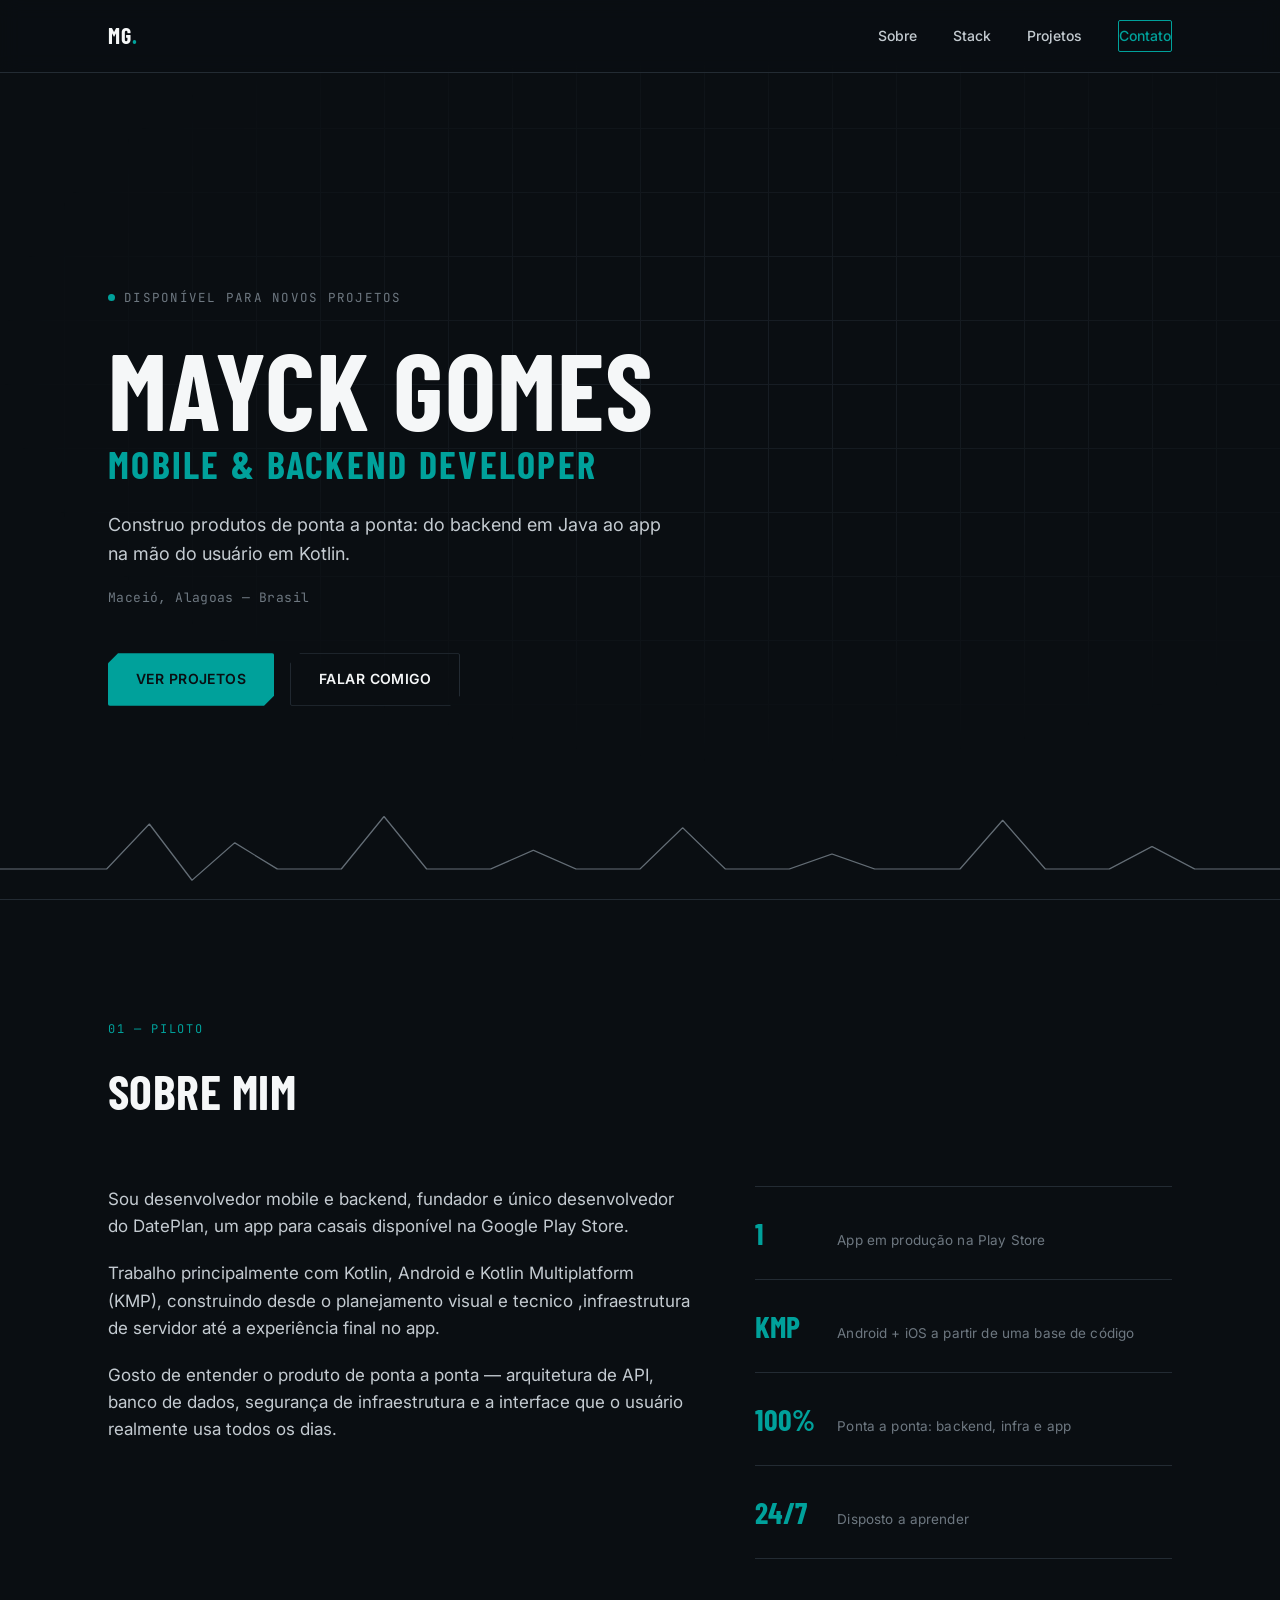
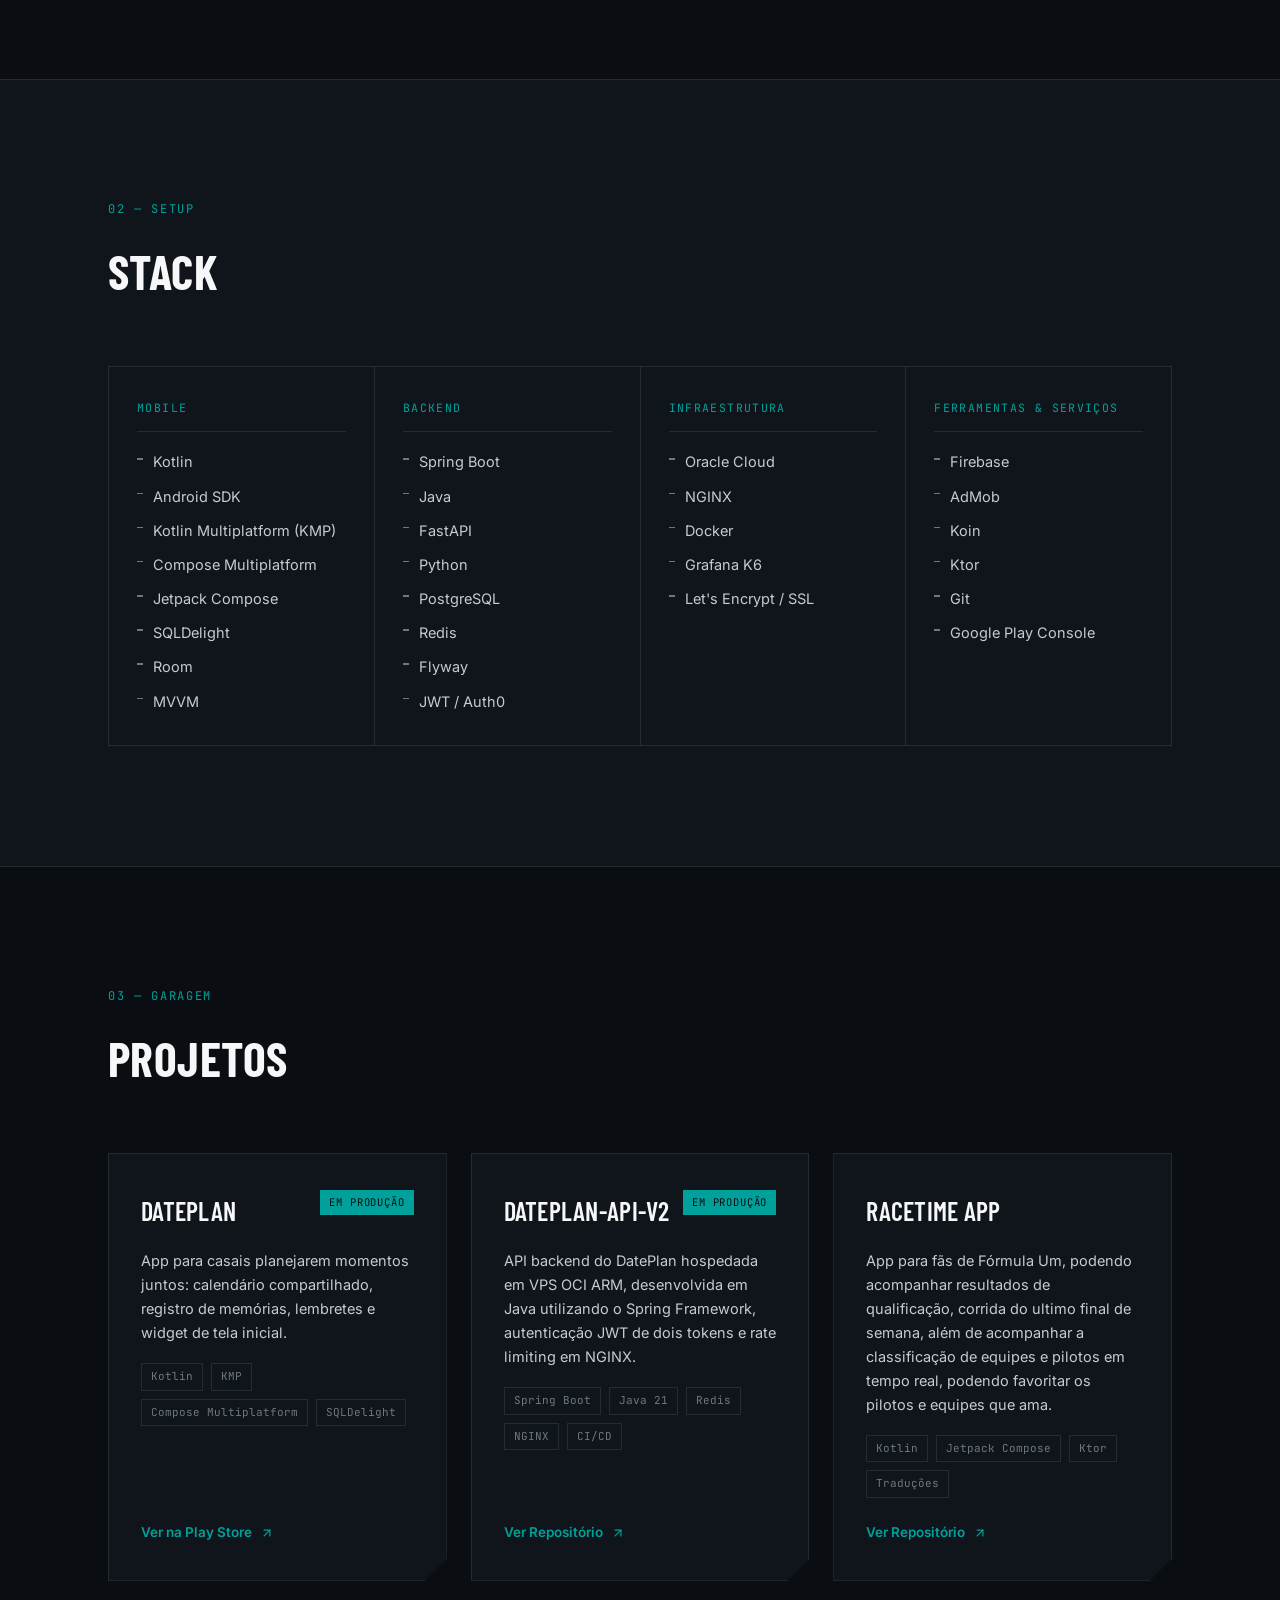
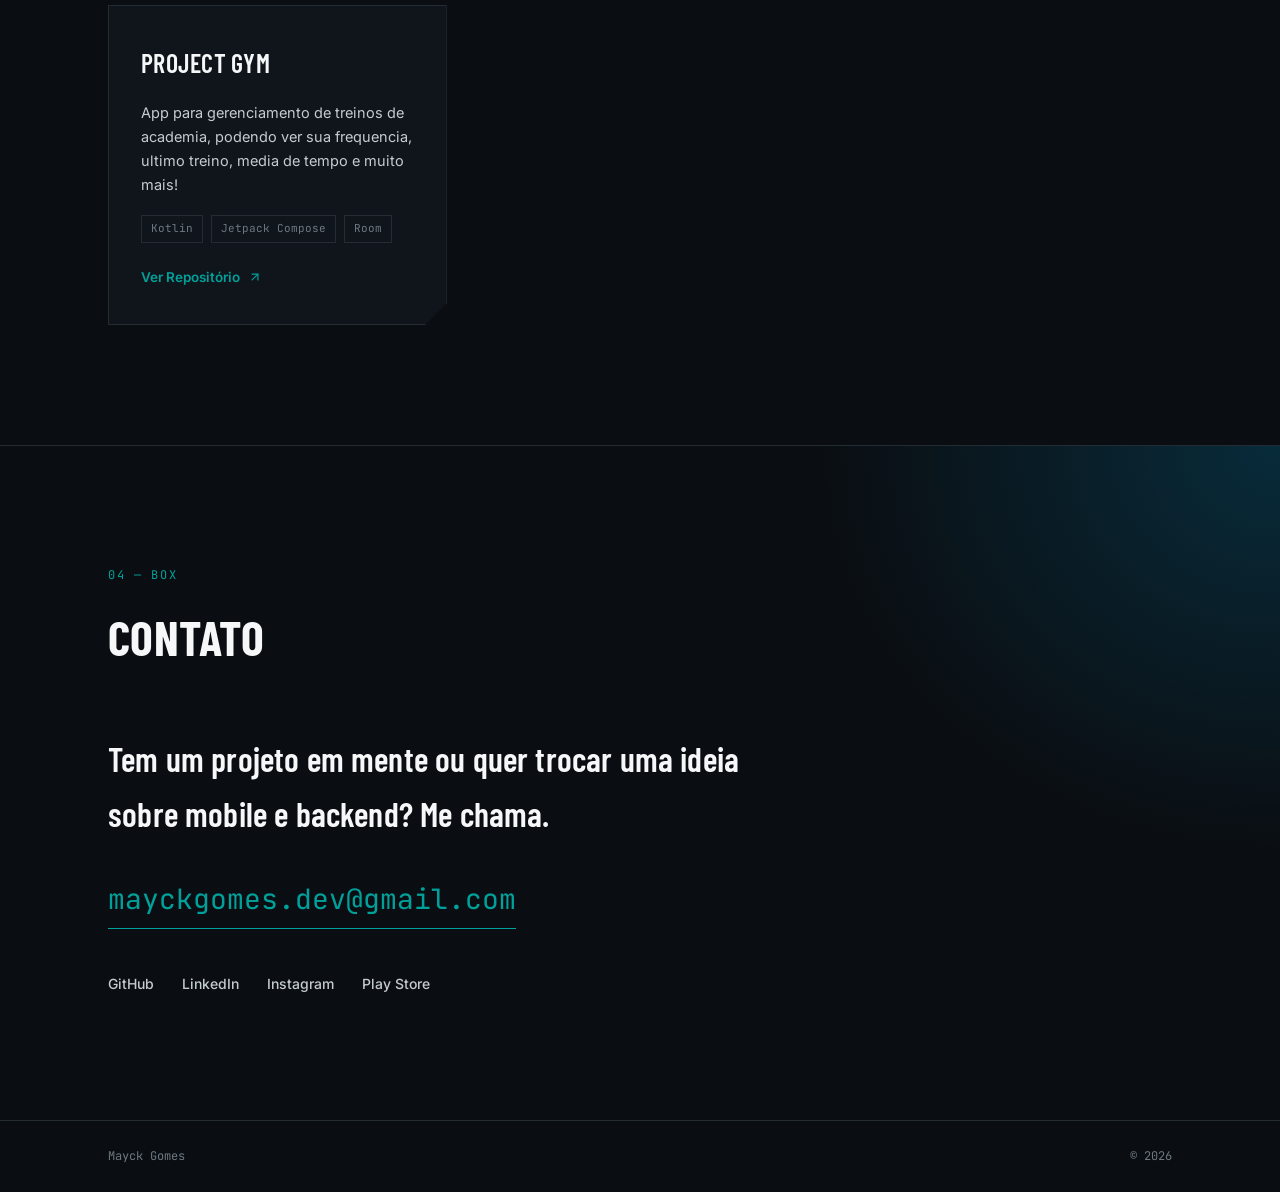
==== index.html @ f2bfdf84 "Initial commit" ====
<!DOCTYPE html>
<html lang="pt-BR">
<head>
<meta charset="UTF-8">
<meta name="viewport" content="width=device-width, initial-scale=1.0">
<title>Mayck Gomes — Mobile & Backend Developer</title>
<meta name="description" content="Portfólio de Mayck Gomes, desenvolvedor Mobile e Backend especializado em Kotlin, Android e Kotlin Multiplatform.">
<link rel="preconnect" href="https://fonts.googleapis.com">
<link rel="preconnect" href="https://fonts.gstatic.com" crossorigin>
<link href="https://fonts.googleapis.com/css2?family=Barlow+Condensed:wght@500;600;700&family=Inter:wght@400;500;600;700&family=JetBrains+Mono:wght@400;500&display=swap" rel="stylesheet">
<link rel="stylesheet" href="style.css">
</head>
<body>

<!-- linha de progresso de scroll -->
<div class="scroll-bar" id="scrollBar"></div>

<header class="header" id="header">
  <div class="header__inner">
    <a href="#topo" class="header__logo">MG<span class="dot">.</span></a>
    <nav class="header__nav">
      <a href="#sobre">Sobre</a>
      <a href="#stack">Stack</a>
      <a href="#projetos">Projetos</a>
      <a href="#contato" class="header__cta">Contato</a>
    </nav>
    <button class="header__burger" id="burger" aria-label="Abrir menu">
      <span></span><span></span><span></span>
    </button>
  </div>
  <nav class="header__mobile" id="mobileNav">
    <a href="#sobre">Sobre</a>
    <a href="#stack">Stack</a>
    <a href="#projetos">Projetos</a>
    <a href="#contato">Contato</a>
  </nav>
</header>

<main>

  <!-- ===================== HERO ===================== -->
  <section class="hero" id="topo">
    <div class="hero__grid" aria-hidden="true"></div>
    <div class="hero__inner">
      <p class="eyebrow" id="heroStatus"><span class="eyebrow__dot"></span><span id="heroStatusText"></span></p>
      <h1 class="hero__title">
        <span id="heroNome">Nome</span>
        <span class="hero__cargo" id="heroCargo">Cargo</span>
      </h1>
      <p class="hero__frase" id="heroFrase"></p>
      <div class="hero__meta">
        <span id="heroLocal"></span>
      </div>
      <div class="hero__actions">
        <a href="#projetos" class="btn btn--primary">Ver projetos</a>
        <a href="#contato" class="btn btn--ghost">Falar comigo</a>
      </div>
    </div>
    <svg class="hero__telemetry" viewBox="0 0 1200 120" preserveAspectRatio="none" aria-hidden="true">
      <polyline id="telemetryLine" points="0,80 100,80 140,20 180,95 220,45 260,80 320,80 360,10 400,80 460,80 500,55 540,80 600,80 640,25 680,80 740,80 780,60 820,80 900,80 940,15 980,80 1040,80 1080,50 1120,80 1200,80" />
    </svg>
  </section>

  <!-- ===================== SOBRE ===================== -->
  <section class="section" id="sobre">
    <div class="section__inner">
      <div class="section__head">
        <span class="section__tag">01 — Piloto</span>
        <h2 class="section__title">Sobre mim</h2>
      </div>
      <div class="sobre__content">
        <div class="sobre__texto" id="sobreParagrafos"></div>
        <div class="sobre__destaques" id="sobreDestaques"></div>
      </div>
    </div>
  </section>

  <!-- ===================== STACK ===================== -->
  <section class="section section--alt" id="stack">
    <div class="section__inner">
      <div class="section__head">
        <span class="section__tag">02 — Setup</span>
        <h2 class="section__title">Stack</h2>
      </div>
      <div class="stack__grid" id="stackGrid"></div>
    </div>
  </section>

  <!-- ===================== PROJETOS ===================== -->
  <section class="section" id="projetos">
    <div class="section__inner">
      <div class="section__head">
        <span class="section__tag">03 — Garagem</span>
        <h2 class="section__title">Projetos</h2>
      </div>
      <div class="projetos__grid" id="projetosGrid"></div>
    </div>
  </section>

  <!-- ===================== CONTATO ===================== -->
  <section class="section section--contato" id="contato">
    <div class="section__inner">
      <div class="section__head">
        <span class="section__tag">04 — Box</span>
        <h2 class="section__title">Contato</h2>
      </div>
      <p class="contato__frase" id="contatoFrase"></p>
      <a class="contato__email" id="contatoEmail" href="#"></a>
      <div class="contato__links" id="contatoLinks"></div>
    </div>
  </section>

</main>

<footer class="footer">
  <div class="footer__inner">
    <span id="footerNome"></span>
    <span class="footer__ano">© <span id="footerAno"></span></span>
  </div>
</footer>

<script src="data.js"></script>
<script src="script.js"></script>
</body>
</html>
---- style.css ----
/* ==========================================================================
   TOKENS
   ========================================================================== */
:root {
  /* paleta — Mercedes-AMG Petronas F1 */
  --c-black:        #0A0E12;
  --c-black-soft:   #10151B;
  --c-panel:        #141A21;
  --c-line:         #232B33;
  --c-silver:       #C4CBD1;
  --c-silver-dim:   #6E7881;
  --c-white:        #F5F7F8;
  --c-teal:         #00A19B;
  --c-teal-dim:     #00A0DC33;
  --c-teal-glow:    #35C4F0;

  --font-display: "Barlow Condensed", sans-serif;
  --font-body: "Inter", sans-serif;
  --font-mono: "JetBrains Mono", monospace;

  --container: 1120px;
  --radius: 2px;
  --ease: cubic-bezier(.16,.84,.44,1);
}

/* ==========================================================================
   RESET
   ========================================================================== */
* { margin: 0; padding: 0; box-sizing: border-box; }
html { scroll-behavior: smooth; }
@media (prefers-reduced-motion: reduce) {
  html { scroll-behavior: auto; }
  * { animation-duration: 0.001ms !important; animation-iteration-count: 1 !important; transition-duration: 0.001ms !important; }
}

body {
  background: var(--c-black);
  color: var(--c-silver);
  font-family: var(--font-body);
  line-height: 1.6;
  -webkit-font-smoothing: antialiased;
  overflow-x: hidden;
}

a { color: inherit; text-decoration: none; }
img { max-width: 100%; display: block; }
button { font: inherit; cursor: pointer; background: none; border: none; color: inherit; }

::selection { background: var(--c-teal); color: var(--c-black); }

:focus-visible {
  outline: 2px solid var(--c-teal);
  outline-offset: 3px;
}

/* ==========================================================================
   UTILITÁRIOS
   ========================================================================== */
.section__inner, .header__inner, .hero__inner, .footer__inner {
  max-width: var(--container);
  margin: 0 auto;
  padding-inline: 28px;
}

.section { padding: 120px 0; border-bottom: 1px solid var(--c-line); }
.section--alt { background: var(--c-black-soft); }

.section__head { margin-bottom: 56px; }

.section__tag {
  display: block;
  font-family: var(--font-mono);
  font-size: 12px;
  letter-spacing: 0.14em;
  text-transform: uppercase;
  color: var(--c-teal);
  margin-bottom: 14px;
}

.section__title {
  font-family: var(--font-display);
  font-weight: 700;
  font-size: clamp(32px, 4.5vw, 48px);
  letter-spacing: 0.01em;
  text-transform: uppercase;
  color: var(--c-white);
}

/* ==========================================================================
   SCROLL PROGRESS BAR
   ========================================================================== */
.scroll-bar {
  position: fixed;
  top: 0; left: 0;
  height: 2px;
  width: 0%;
  background: linear-gradient(90deg, var(--c-teal), var(--c-teal-glow));
  z-index: 999;
  transition: width 0.1s linear;
}

/* ==========================================================================
   HEADER
   ========================================================================== */
.header {
  position: fixed;
  top: 0; left: 0; right: 0;
  z-index: 500;
  background: rgba(10, 14, 18, 0.72);
  backdrop-filter: blur(10px);
  border-bottom: 1px solid var(--c-line);
  transition: transform 0.4s var(--ease);
}
.header.header--hidden { transform: translateY(-100%); }

.header__inner {
  height: 72px;
  display: flex;
  align-items: center;
  justify-content: space-between;
}

.header__logo {
  font-family: var(--font-display);
  font-weight: 700;
  font-size: 22px;
  letter-spacing: 0.04em;
  color: var(--c-white);
}
.header__logo .dot { color: var(--c-teal); }

.header__nav {
  display: flex;
  align-items: center;
  gap: 36px;
  font-size: 14px;
  font-weight: 500;
  color: var(--c-silver);
}
.header__nav a { position: relative; padding: 4px 0; transition: color 0.25s; }
.header__nav a:not(.header__cta):hover { color: var(--c-white); }
.header__nav a:not(.header__cta)::after {
  content: "";
  position: absolute;
  left: 0; bottom: -2px;
  width: 0; height: 1px;
  background: var(--c-teal);
  transition: width 0.25s var(--ease);
}
.header__nav a:not(.header__cta):hover::after { width: 100%; }

.header__cta {
  border: 1px solid var(--c-teal);
  color: var(--c-teal) !important;
  padding: 8px 16px;
  border-radius: var(--radius);
  transition: background 0.25s, color 0.25s;
}
.header__cta:hover { background: var(--c-teal); color: var(--c-black) !important; }

.header__burger {
  display: none;
  flex-direction: column;
  gap: 5px;
  width: 26px;
}
.header__burger span {
  height: 2px;
  background: var(--c-white);
  width: 100%;
  transition: transform 0.3s, opacity 0.3s;
}
.header__burger.is-open span:nth-child(1) { transform: translateY(7px) rotate(45deg); }
.header__burger.is-open span:nth-child(2) { opacity: 0; }
.header__burger.is-open span:nth-child(3) { transform: translateY(-7px) rotate(-45deg); }

.header__mobile {
  display: none;
  flex-direction: column;
  background: var(--c-black-soft);
  border-top: 1px solid var(--c-line);
  overflow: hidden;
  max-height: 0;
  transition: max-height 0.35s var(--ease);
}
.header__mobile.is-open { max-height: 300px; }
.header__mobile a {
  padding: 16px 28px;
  border-bottom: 1px solid var(--c-line);
  font-size: 15px;
  font-weight: 500;
}

/* ==========================================================================
   HERO
   ========================================================================== */
.hero {
  position: relative;
  min-height: 100vh;
  display: flex;
  align-items: center;
  overflow: hidden;
  border-bottom: 1px solid var(--c-line);
}

.hero__grid {
  position: absolute;
  inset: 0;
  background-image:
    linear-gradient(var(--c-line) 1px, transparent 1px),
    linear-gradient(90deg, var(--c-line) 1px, transparent 1px);
  background-size: 64px 64px;
  mask-image: radial-gradient(ellipse 80% 60% at 60% 40%, black 10%, transparent 75%);
  opacity: 0.55;
}

.hero__inner {
  position: relative;
  z-index: 2;
  width: 100%;
  padding-top: 90px;
}

.eyebrow {
  display: inline-flex;
  align-items: center;
  gap: 9px;
  font-family: var(--font-mono);
  font-size: 12.5px;
  letter-spacing: 0.1em;
  text-transform: uppercase;
  color: var(--c-silver-dim);
  margin-bottom: 28px;
}
.eyebrow__dot {
  width: 7px; height: 7px;
  border-radius: 50%;
  background: var(--c-teal);
  box-shadow: 0 0 0 0 rgba(0,160,220,0.6);
  animation: pulse 2.2s infinite;
}
@keyframes pulse {
  0%   { box-shadow: 0 0 0 0 rgba(0,160,220,0.55); }
  70%  { box-shadow: 0 0 0 8px rgba(0,160,220,0); }
  100% { box-shadow: 0 0 0 0 rgba(0,160,220,0); }
}

.hero__title {
  font-family: var(--font-display);
  font-weight: 700;
  text-transform: uppercase;
  color: var(--c-white);
  font-size: clamp(48px, 9vw, 108px);
  line-height: 0.98;
  letter-spacing: 0.01em;
  display: flex;
  flex-direction: column;
  gap: 4px;
}
.hero__cargo {
  color: var(--c-teal);
  font-size: clamp(22px, 3.4vw, 38px);
  letter-spacing: 0.06em;
}

.hero__frase {
  max-width: 560px;
  margin-top: 28px;
  font-size: clamp(16px, 1.6vw, 18px);
  color: var(--c-silver);
  font-weight: 400;
}

.hero__meta {
  margin-top: 20px;
  font-family: var(--font-mono);
  font-size: 13px;
  color: var(--c-silver-dim);
  letter-spacing: 0.03em;
}

.hero__actions {
  display: flex;
  gap: 16px;
  margin-top: 44px;
  flex-wrap: wrap;
}

.btn {
  display: inline-flex;
  align-items: center;
  justify-content: center;
  padding: 14px 28px;
  font-size: 14px;
  font-weight: 600;
  letter-spacing: 0.03em;
  text-transform: uppercase;
  border-radius: var(--radius);
  transition: all 0.25s var(--ease);
  clip-path: polygon(10px 0, 100% 0, 100% calc(100% - 10px), calc(100% - 10px) 100%, 0 100%, 0 10px);
}
.btn--primary {
  background: var(--c-teal);
  color: var(--c-black);
}
.btn--primary:hover { background: var(--c-teal-glow); transform: translateY(-2px); }
.btn--ghost {
  border: 1px solid var(--c-line);
  color: var(--c-white);
}
.btn--ghost:hover { border-color: var(--c-teal); color: var(--c-teal); transform: translateY(-2px); }

.hero__telemetry {
  position: absolute;
  bottom: 0; left: 0;
  width: 100%;
  height: 90px;
  z-index: 1;
  opacity: 0.9;
}
.hero__telemetry polyline {
  fill: none;
  stroke: var(--c-silver-dim);
  stroke-width: 1.5;
  stroke-linejoin: round;
  stroke-dasharray: 2400;
  stroke-dashoffset: 2400;
  animation: draw 2.6s var(--ease) forwards 0.3s;
}
@keyframes draw { to { stroke-dashoffset: 0; } }

/* ==========================================================================
   REVEAL ON SCROLL
   ========================================================================== */
.reveal {
  opacity: 0;
  transform: translateY(24px);
  transition: opacity 0.7s var(--ease), transform 0.7s var(--ease);
}
.reveal.is-visible { opacity: 1; transform: translateY(0); }

/* ==========================================================================
   SOBRE
   ========================================================================== */
.sobre__content {
  display: grid;
  grid-template-columns: 1.4fr 1fr;
  gap: 64px;
  align-items: start;
}

.sobre__texto p {
  font-size: 17px;
  color: var(--c-silver);
  margin-bottom: 20px;
  max-width: 60ch;
}
.sobre__texto p:last-child { margin-bottom: 0; }

.sobre__destaques {
  display: flex;
  flex-direction: column;
  gap: 0;
  border-top: 1px solid var(--c-line);
}
.sobre__destaque {
  padding: 22px 0;
  border-bottom: 1px solid var(--c-line);
  display: flex;
  align-items: baseline;
  gap: 18px;
}
.sobre__destaque-num {
  font-family: var(--font-display);
  font-weight: 700;
  font-size: 30px;
  color: var(--c-teal);
  min-width: 64px;
}
.sobre__destaque-label {
  font-size: 13.5px;
  color: var(--c-silver-dim);
  letter-spacing: 0.01em;
}

/* ==========================================================================
   STACK
   ========================================================================== */
.stack__grid {
  display: grid;
  grid-template-columns: repeat(auto-fit, minmax(240px, 1fr));
  gap: 1px;
  background: var(--c-line);
  border: 1px solid var(--c-line);
}

.stack__card {
  background: var(--c-black-soft);
  padding: 32px 28px;
  transition: background 0.3s;
}
.stack__card:hover { background: var(--c-panel); }

.stack__cat {
  font-family: var(--font-mono);
  font-size: 11.5px;
  letter-spacing: 0.12em;
  text-transform: uppercase;
  color: var(--c-teal);
  margin-bottom: 18px;
  padding-bottom: 14px;
  border-bottom: 1px solid var(--c-line);
}

.stack__itens {
  list-style: none;
  display: flex;
  flex-direction: column;
  gap: 11px;
}
.stack__itens li {
  font-size: 14.5px;
  color: var(--c-silver);
  position: relative;
  padding-left: 16px;
}
.stack__itens li::before {
  content: "";
  position: absolute;
  left: 0; top: 8px;
  width: 6px; height: 1.5px;
  background: var(--c-silver-dim);
}

/* ==========================================================================
   PROJETOS
   ========================================================================== */
.projetos__grid {
  display: grid;
  grid-template-columns: repeat(auto-fit, minmax(320px, 1fr));
  gap: 24px;
}

.card-projeto {
  position: relative;
  background: var(--c-black-soft);
  border: 1px solid var(--c-line);
  padding: 36px 32px;
  clip-path: polygon(0 0, 100% 0, 100% calc(100% - 22px), calc(100% - 22px) 100%, 0 100%);
  transition: border-color 0.3s, transform 0.3s var(--ease);
  display: flex;
  flex-direction: column;
  gap: 18px;
}
.card-projeto:hover {
  border-color: var(--c-teal);
  transform: translateY(-4px);
}

.card-projeto__top {
  display: flex;
  justify-content: space-between;
  align-items: flex-start;
  gap: 12px;
}

.card-projeto__titulo {
  font-family: var(--font-display);
  font-weight: 600;
  font-size: 26px;
  color: var(--c-white);
  text-transform: uppercase;
  letter-spacing: 0.01em;
}

.card-projeto__badge {
  font-family: var(--font-mono);
  font-size: 10.5px;
  letter-spacing: 0.08em;
  text-transform: uppercase;
  color: var(--c-black);
  background: var(--c-teal);
  padding: 4px 9px;
  white-space: nowrap;
}

.card-projeto__desc {
  font-size: 14.5px;
  color: var(--c-silver);
  line-height: 1.65;
}

.card-projeto__tags {
  display: flex;
  flex-wrap: wrap;
  gap: 8px;
}
.card-projeto__tags span {
  font-family: var(--font-mono);
  font-size: 11px;
  color: var(--c-silver-dim);
  border: 1px solid var(--c-line);
  padding: 4px 9px;
}

.card-projeto__link {
  margin-top: auto;
  display: inline-flex;
  align-items: center;
  gap: 8px;
  font-size: 13.5px;
  font-weight: 600;
  color: var(--c-teal);
  padding-top: 6px;
  width: fit-content;
}
.card-projeto__link svg { transition: transform 0.25s var(--ease); width: 14px; height: 14px; }
.card-projeto__link:hover svg { transform: translate(3px, -3px); }
.card-projeto__link--disabled {
  color: var(--c-silver-dim);
  pointer-events: none;
}

/* ==========================================================================
   CONTATO
   ========================================================================== */
.section--contato {
  border-bottom: none;
  text-align: left;
  background:
    radial-gradient(ellipse 60% 100% at 100% 0%, var(--c-teal-dim), transparent 60%),
    var(--c-black);
}

.contato__frase {
  font-family: var(--font-display);
  font-weight: 600;
  font-size: clamp(24px, 3.2vw, 34px);
  color: var(--c-white);
  max-width: 680px;
  margin-bottom: 36px;
  letter-spacing: 0.005em;
}

.contato__email {
  display: inline-block;
  font-family: var(--font-mono);
  font-size: clamp(20px, 2.6vw, 28px);
  color: var(--c-teal);
  border-bottom: 1px solid var(--c-teal);
  padding-bottom: 6px;
  margin-bottom: 44px;
  transition: color 0.25s, border-color 0.25s;
}
.contato__email:hover { color: var(--c-teal-glow); border-color: var(--c-teal-glow); }

.contato__links {
  display: flex;
  gap: 28px;
  flex-wrap: wrap;
}
.contato__links a {
  font-size: 14px;
  font-weight: 500;
  color: var(--c-silver);
  padding-bottom: 4px;
  border-bottom: 1px solid transparent;
  transition: color 0.25s, border-color 0.25s;
}
.contato__links a:hover { color: var(--c-white); border-color: var(--c-silver-dim); }

/* ==========================================================================
   FOOTER
   ========================================================================== */
.footer { border-top: 1px solid var(--c-line); background: var(--c-black); }
.footer__inner {
  display: flex;
  justify-content: space-between;
  padding-block: 26px;
  font-family: var(--font-mono);
  font-size: 12px;
  color: var(--c-silver-dim);
}

/* ==========================================================================
   RESPONSIVO
   ========================================================================== */
@media (max-width: 860px) {
  .header__nav { display: none; }
  .header__burger { display: flex; }
  .header__mobile { display: flex; }

  .sobre__content { grid-template-columns: 1fr; gap: 40px; }

  .section { padding: 88px 0; }
}

@media (max-width: 480px) {
  .hero__actions { flex-direction: column; align-items: stretch; }
  .card-projeto__top { flex-direction: column; }
}
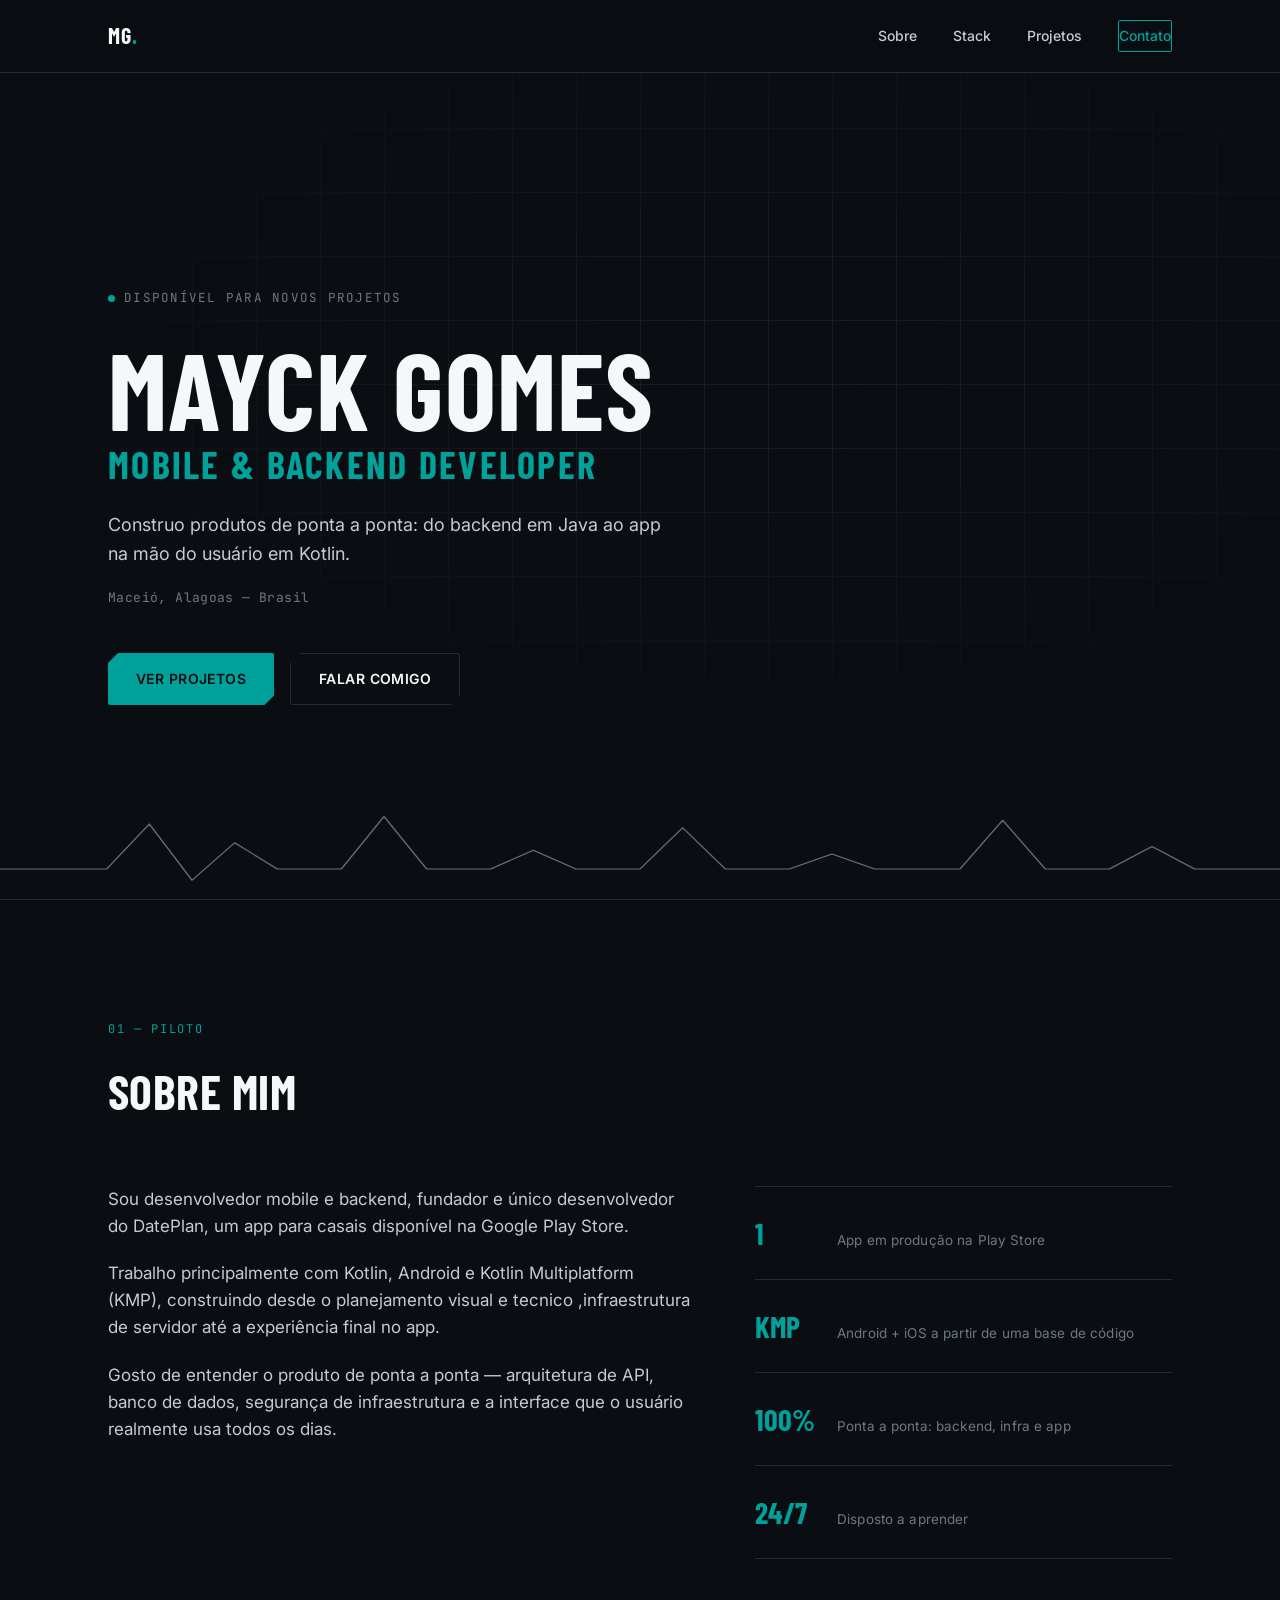
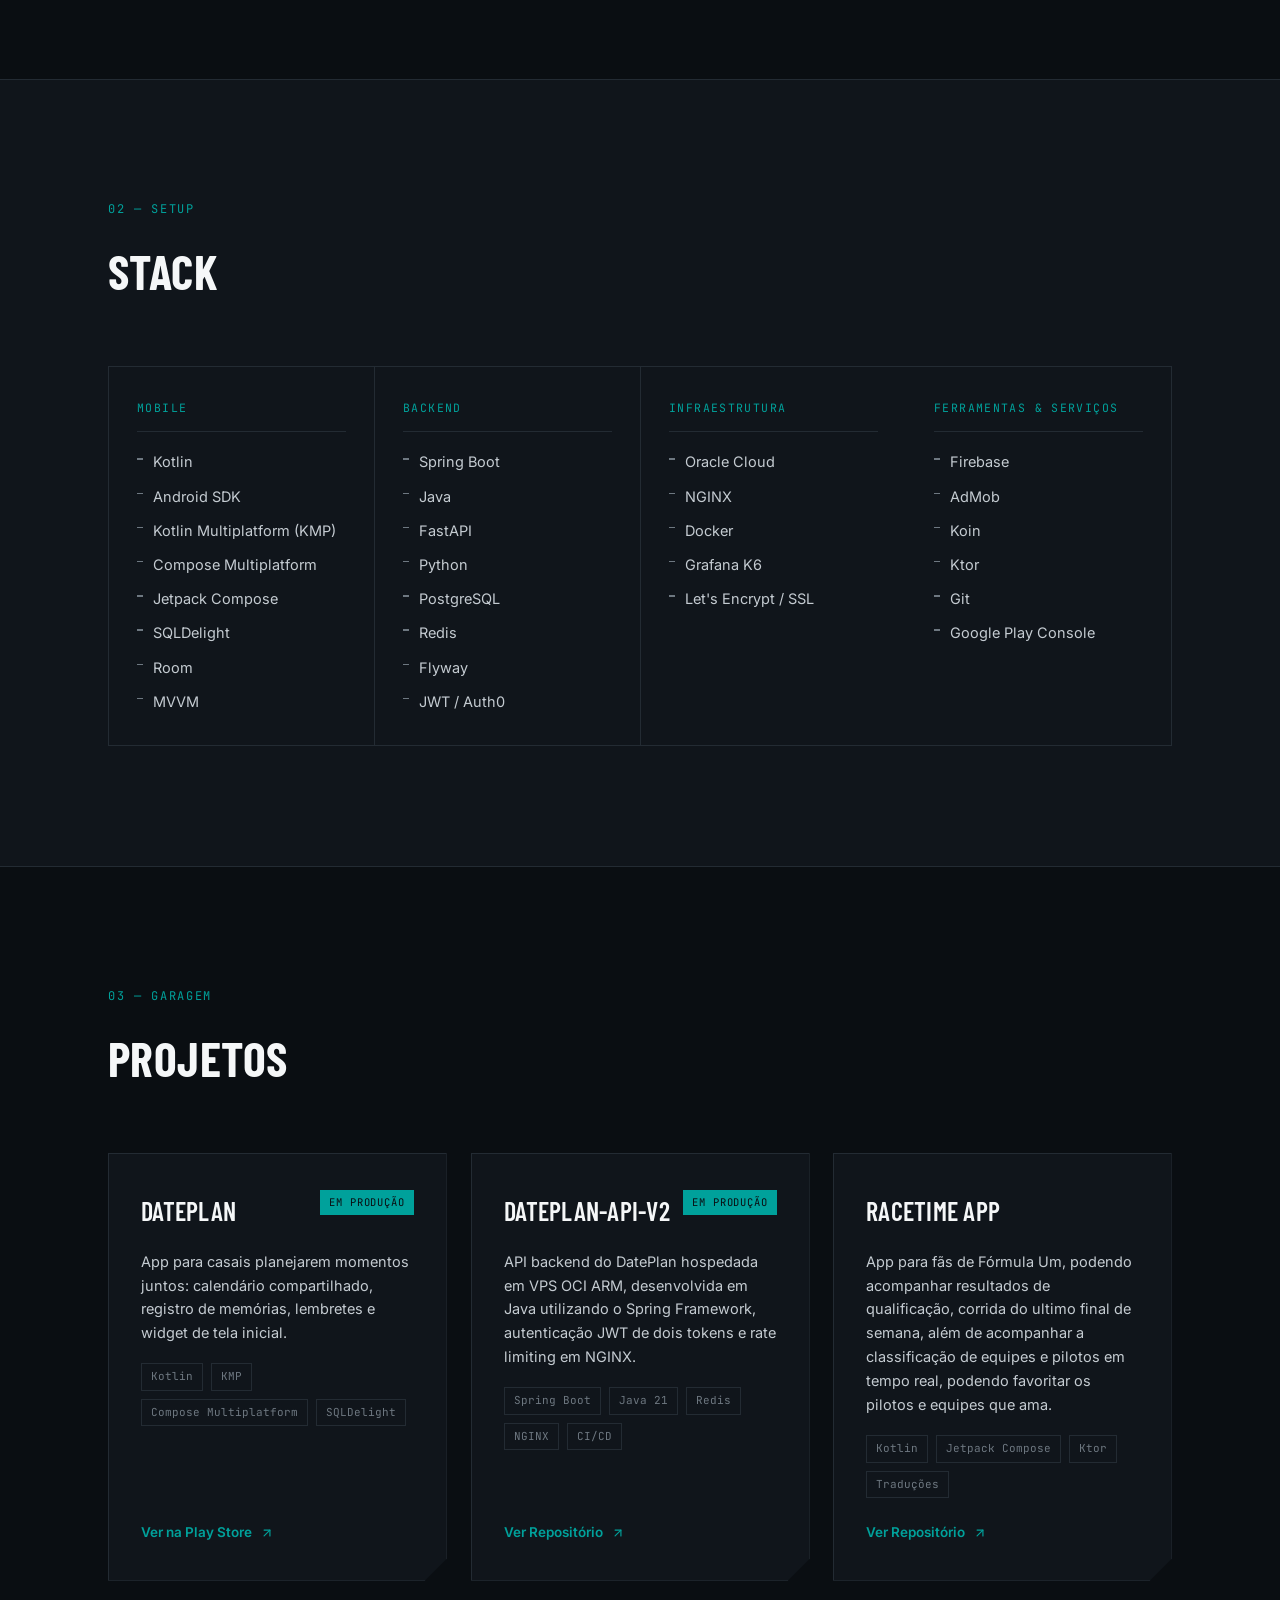
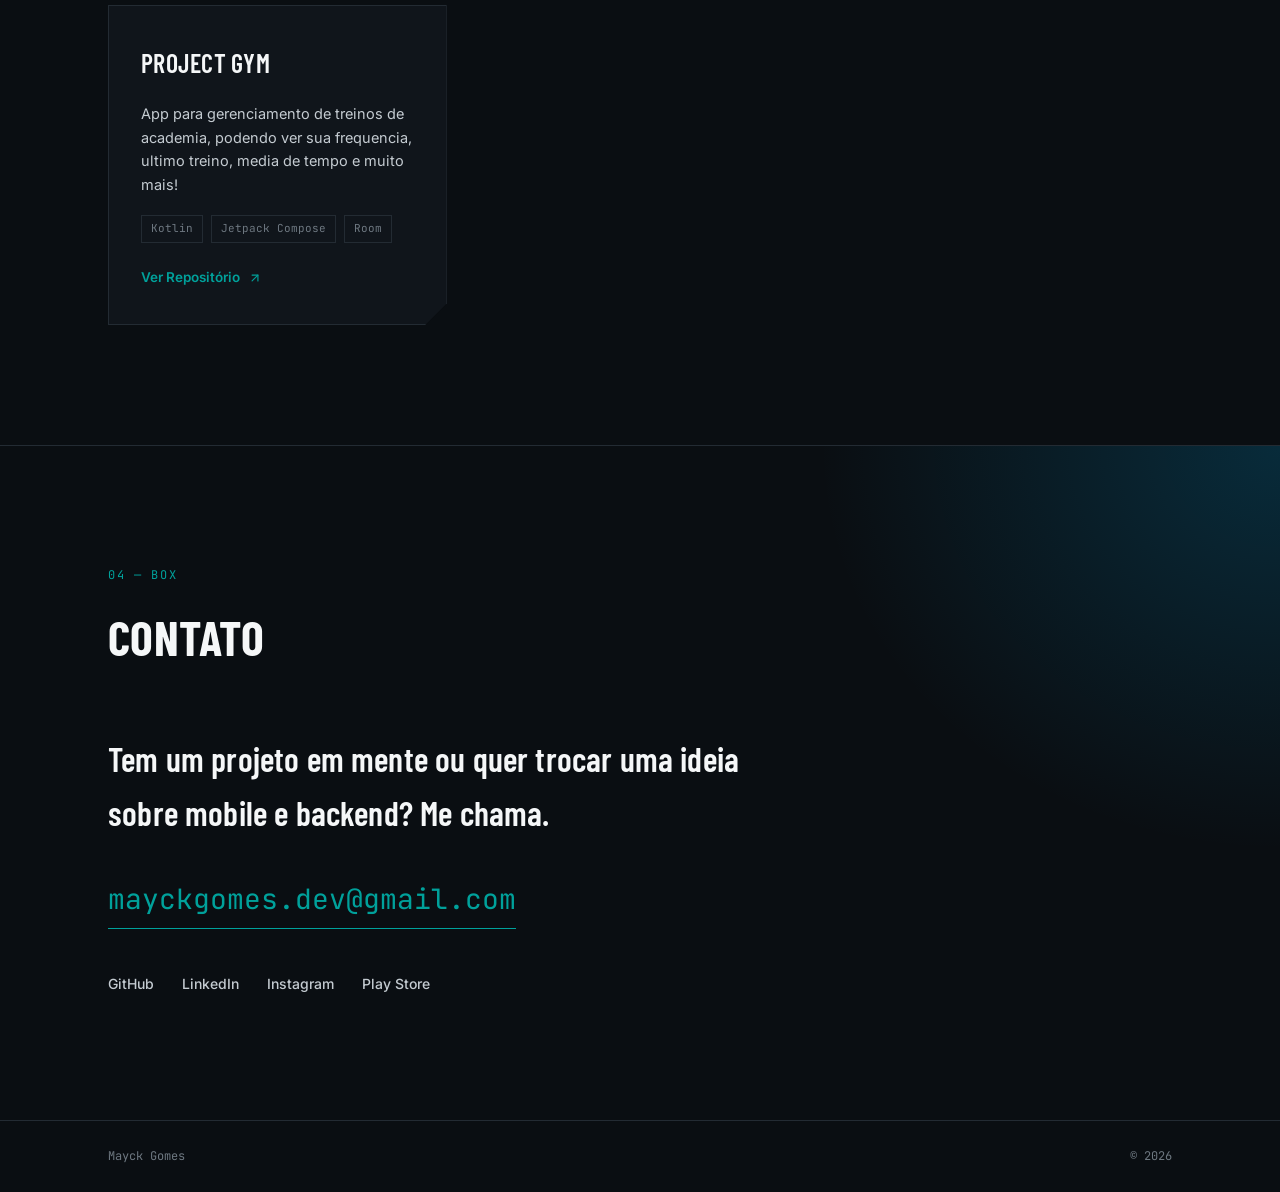
==== commit 9d64fff6: "added favicons" ====
--- a/index.html
+++ b/index.html
@@ -3,6 +3,12 @@
 <head>
 <meta charset="UTF-8">
 <meta name="viewport" content="width=device-width, initial-scale=1.0">
+
+<link rel="apple-touch-icon" sizes="180x180" href="/apple-touch-icon.png">
+<link rel="icon" type="image/png" sizes="32x32" href="/favicon-32x32.png">
+<link rel="icon" type="image/png" sizes="16x16" href="/favicon-16x16.png">
+<link rel="manifest" href="/site.webmanifest">
+
 <title>Mayck Gomes — Mobile & Backend Developer</title>
 <meta name="description" content="Portfólio de Mayck Gomes, desenvolvedor Mobile e Backend especializado em Kotlin, Android e Kotlin Multiplatform.">
 <link rel="preconnect" href="https://fonts.googleapis.com">
--- a/style.css
+++ b/style.css
@@ -334,10 +334,15 @@
    ========================================================================== */
 .reveal {
   opacity: 0;
-  transform: translateY(24px);
-  transition: opacity 0.7s var(--ease), transform 0.7s var(--ease);
+  transform: translateY(22px);
+  transition: opacity 0.65s var(--ease), transform 0.65s var(--ease);
+  will-change: opacity, transform;
 }
 .reveal.is-visible { opacity: 1; transform: translateY(0); }
+
+@media (prefers-reduced-motion: reduce) {
+  .reveal { transition-delay: 0ms !important; }
+}
 
 /* ==========================================================================
    SOBRE
@@ -598,4 +603,4 @@
 @media (max-width: 480px) {
   .hero__actions { flex-direction: column; align-items: stretch; }
   .card-projeto__top { flex-direction: column; }
-}
+}
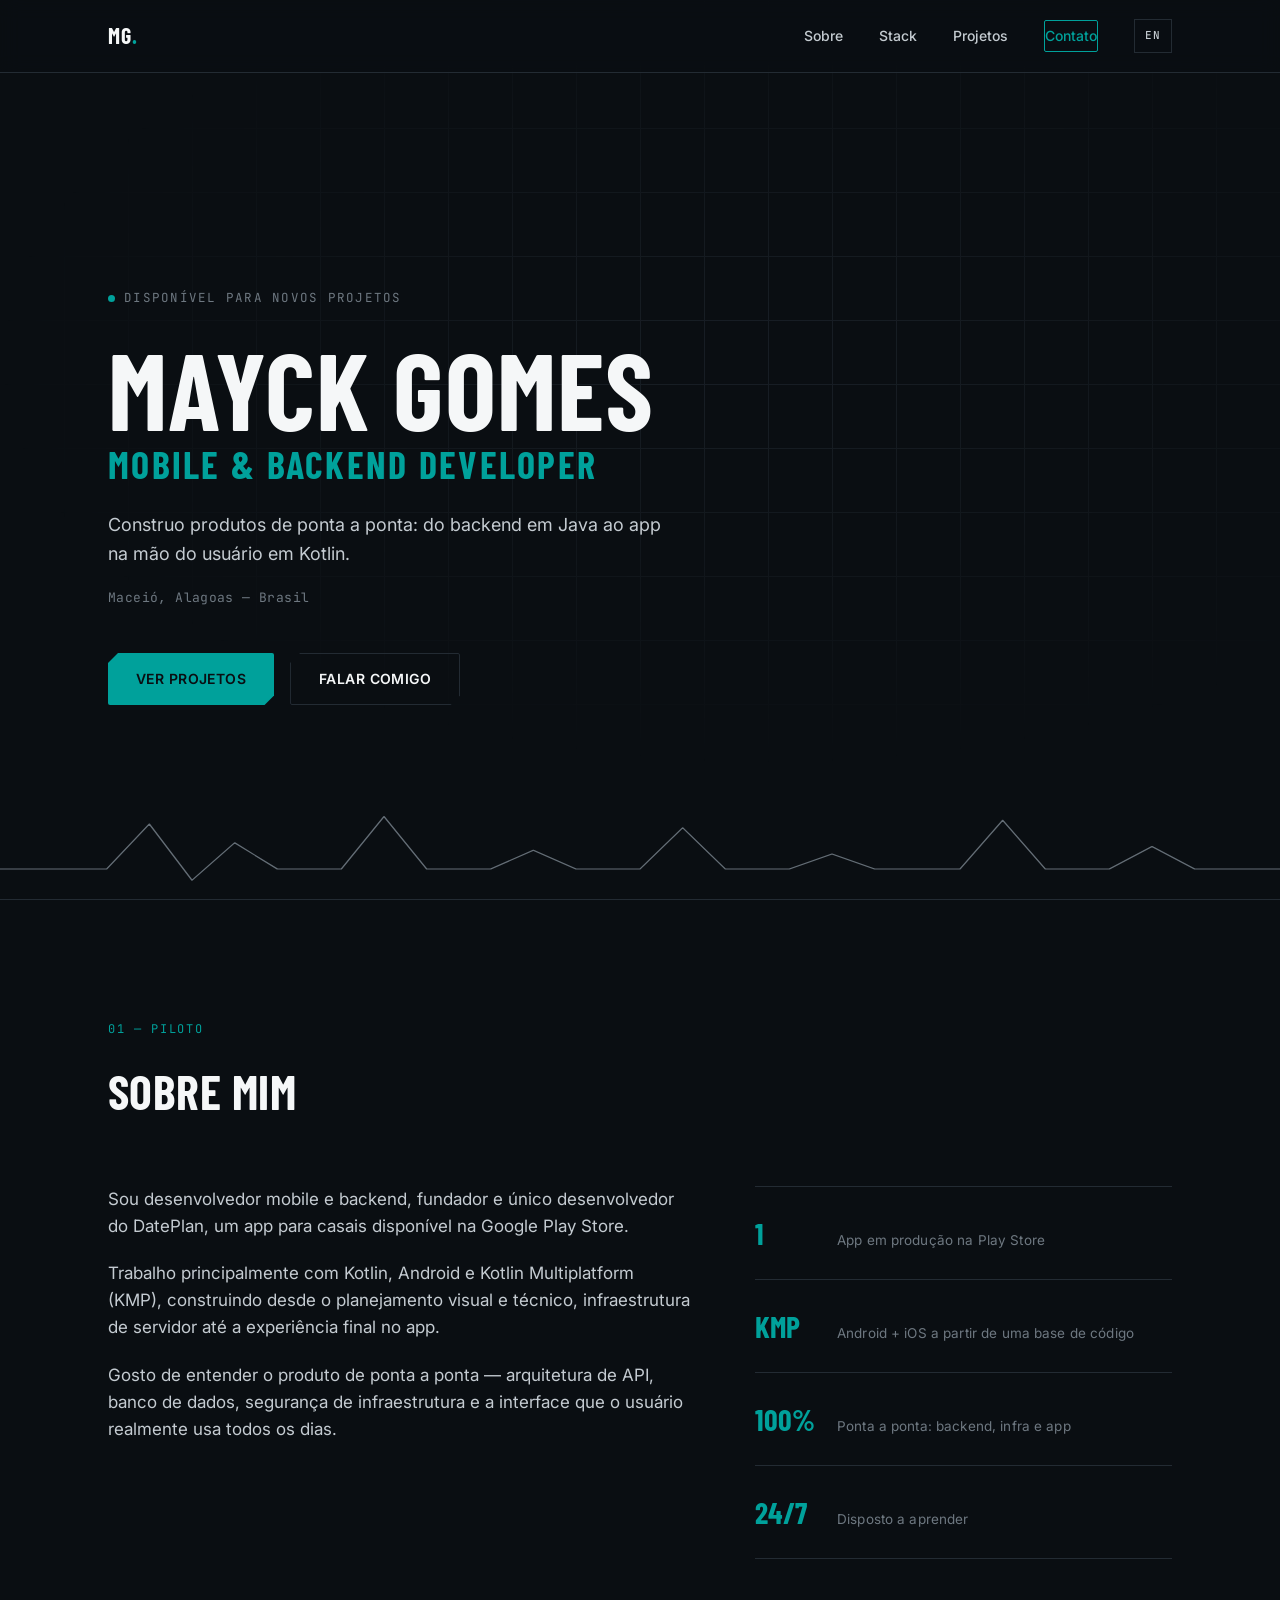
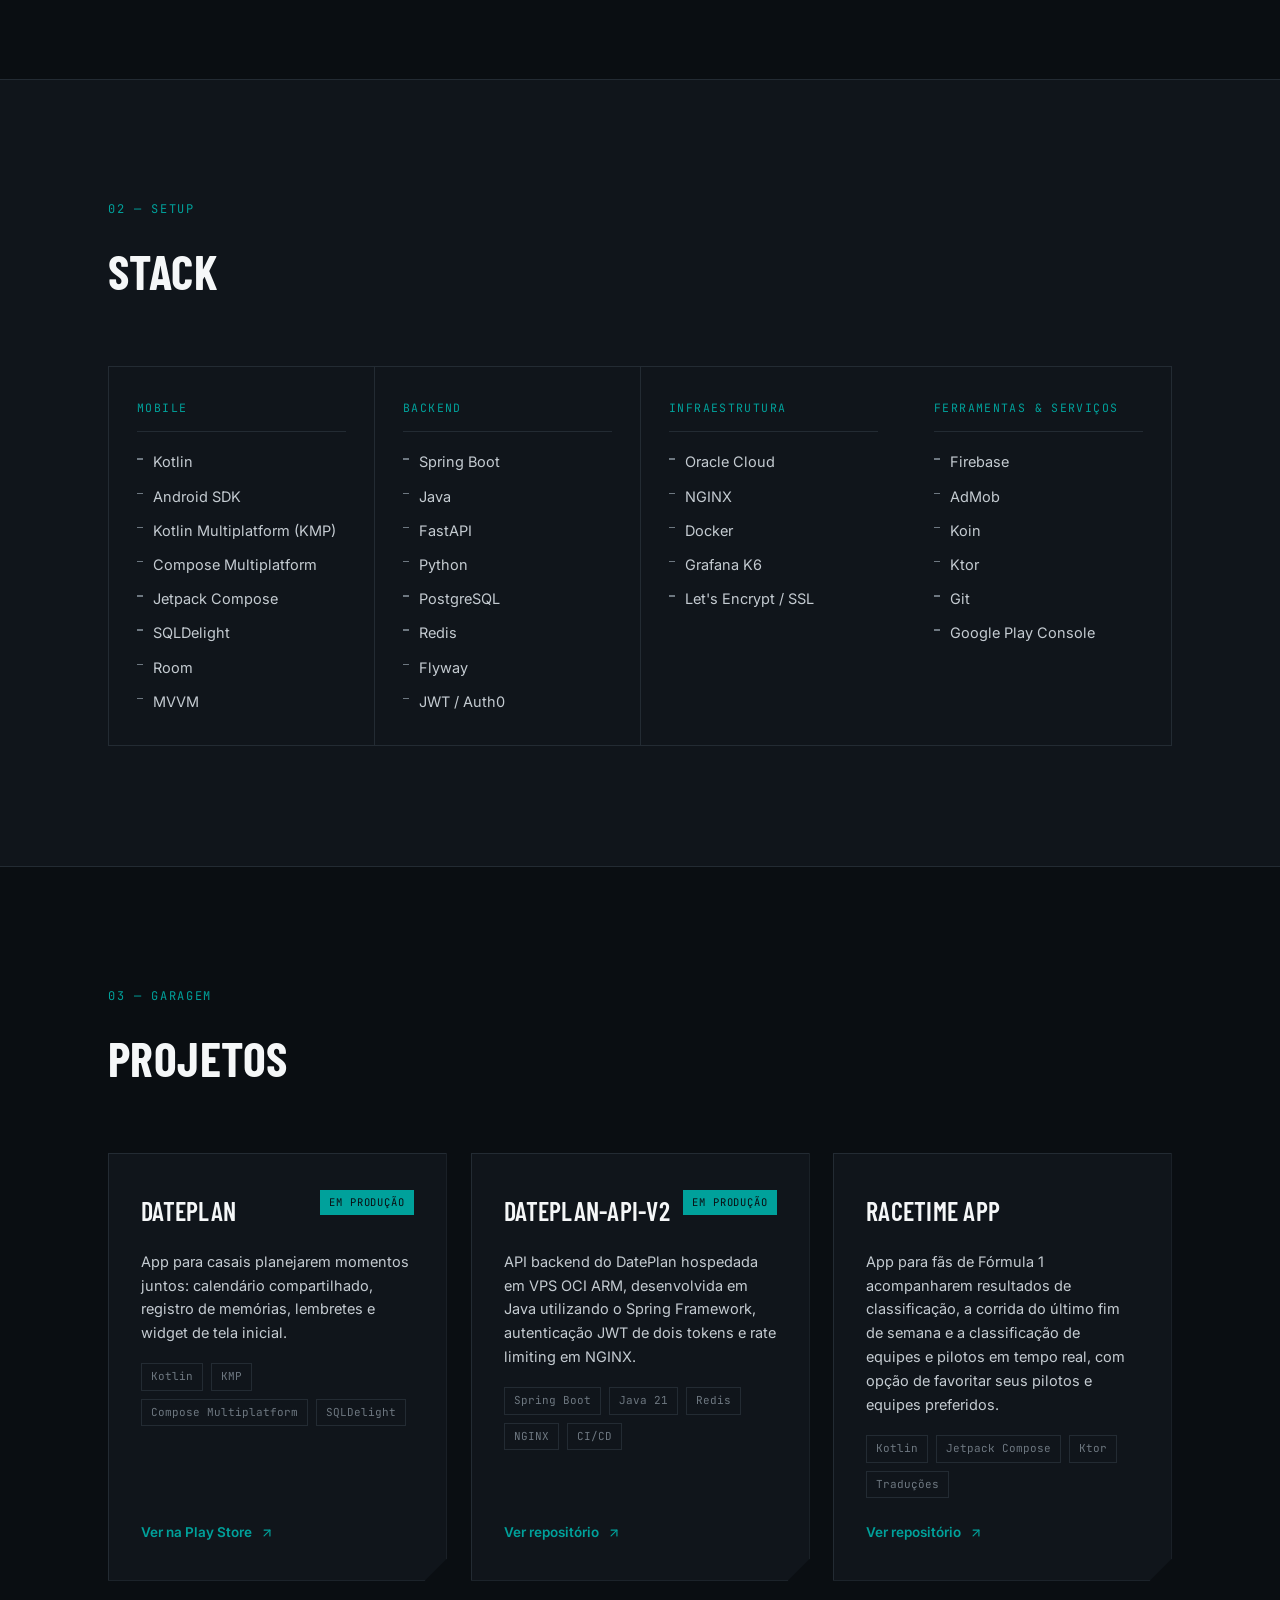
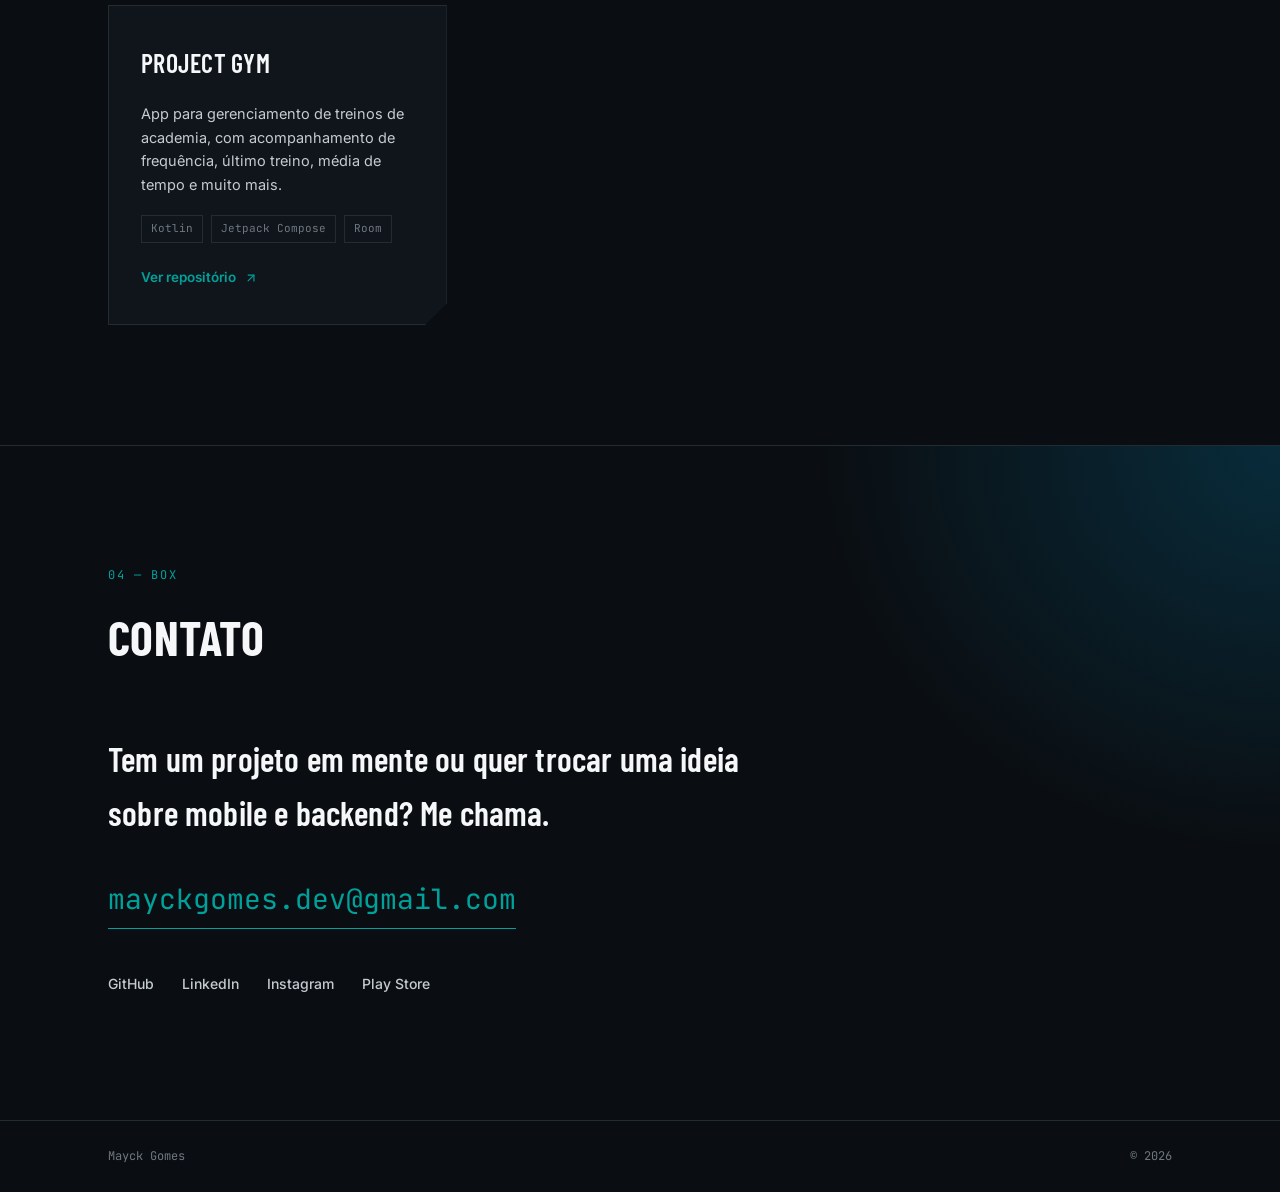
==== commit 7e8eb5f4: "feat: add Portuguese and English language toggle Co-authored-by: Copilot <223556219+Copilot@users.no" ====
--- a/index.html
+++ b/index.html
@@ -1,20 +1,22 @@
 <!DOCTYPE html>
 <html lang="pt-BR">
 <head>
-<meta charset="UTF-8">
-<meta name="viewport" content="width=device-width, initial-scale=1.0">
-
-<link rel="apple-touch-icon" sizes="180x180" href="/apple-touch-icon.png">
-<link rel="icon" type="image/png" sizes="32x32" href="/favicon-32x32.png">
-<link rel="icon" type="image/png" sizes="16x16" href="/favicon-16x16.png">
-<link rel="manifest" href="/site.webmanifest">
-
-<title>Mayck Gomes — Mobile & Backend Developer</title>
-<meta name="description" content="Portfólio de Mayck Gomes, desenvolvedor Mobile e Backend especializado em Kotlin, Android e Kotlin Multiplatform.">
-<link rel="preconnect" href="https://fonts.googleapis.com">
-<link rel="preconnect" href="https://fonts.gstatic.com" crossorigin>
-<link href="https://fonts.googleapis.com/css2?family=Barlow+Condensed:wght@500;600;700&family=Inter:wght@400;500;600;700&family=JetBrains+Mono:wght@400;500&display=swap" rel="stylesheet">
-<link rel="stylesheet" href="style.css">
+  <script data-goatcounter="https://mayckgomes.goatcounter.com/count"
+        async src="//gc.zgo.at/count.js"></script>
+  <meta charset="UTF-8">
+  <meta name="viewport" content="width=device-width, initial-scale=1.0">
+  
+  <link rel="apple-touch-icon" sizes="180x180" href="/apple-touch-icon.png">
+  <link rel="icon" type="image/png" sizes="32x32" href="/favicon-32x32.png">
+  <link rel="icon" type="image/png" sizes="16x16" href="/favicon-16x16.png">
+  <link rel="manifest" href="/site.webmanifest">
+  
+  <title>Mayck Gomes — Mobile & Backend Developer</title>
+  <meta id="metaDescription" name="description" content="Portfólio de Mayck Gomes, desenvolvedor Mobile e Backend especializado em Kotlin, Android e Kotlin Multiplatform.">
+  <link rel="preconnect" href="https://fonts.googleapis.com">
+  <link rel="preconnect" href="https://fonts.gstatic.com" crossorigin>
+  <link href="https://fonts.googleapis.com/css2?family=Barlow+Condensed:wght@500;600;700&family=Inter:wght@400;500;600;700&family=JetBrains+Mono:wght@400;500&display=swap" rel="stylesheet">
+  <link rel="stylesheet" href="style.css">
 </head>
 <body>
 
@@ -25,20 +27,22 @@
   <div class="header__inner">
     <a href="#topo" class="header__logo">MG<span class="dot">.</span></a>
     <nav class="header__nav">
-      <a href="#sobre">Sobre</a>
-      <a href="#stack">Stack</a>
-      <a href="#projetos">Projetos</a>
-      <a href="#contato" class="header__cta">Contato</a>
+      <a href="#sobre" data-i18n="nav.about">Sobre</a>
+      <a href="#stack" data-i18n="nav.stack">Stack</a>
+      <a href="#projetos" data-i18n="nav.projects">Projetos</a>
+      <a href="#contato" class="header__cta" data-i18n="nav.contact">Contato</a>
+      <button class="language-toggle" id="languageToggle" type="button" aria-label="Switch to English" title="Switch to English">EN</button>
     </nav>
-    <button class="header__burger" id="burger" aria-label="Abrir menu">
+    <button class="header__burger" id="burger" aria-label="Abrir menu" data-i18n-aria-label="menu.open">
       <span></span><span></span><span></span>
     </button>
   </div>
   <nav class="header__mobile" id="mobileNav">
-    <a href="#sobre">Sobre</a>
-    <a href="#stack">Stack</a>
-    <a href="#projetos">Projetos</a>
-    <a href="#contato">Contato</a>
+    <a href="#sobre" data-i18n="nav.about">Sobre</a>
+    <a href="#stack" data-i18n="nav.stack">Stack</a>
+    <a href="#projetos" data-i18n="nav.projects">Projetos</a>
+    <a href="#contato" data-i18n="nav.contact">Contato</a>
+    <button class="language-toggle language-toggle--mobile" id="languageToggleMobile" type="button" aria-label="Switch to English" title="Switch to English">EN</button>
   </nav>
 </header>
 
@@ -58,8 +62,8 @@
         <span id="heroLocal"></span>
       </div>
       <div class="hero__actions">
-        <a href="#projetos" class="btn btn--primary">Ver projetos</a>
-        <a href="#contato" class="btn btn--ghost">Falar comigo</a>
+        <a href="#projetos" class="btn btn--primary" data-i18n="hero.projects">Ver projetos</a>
+        <a href="#contato" class="btn btn--ghost" data-i18n="hero.contact">Falar comigo</a>
       </div>
     </div>
     <svg class="hero__telemetry" viewBox="0 0 1200 120" preserveAspectRatio="none" aria-hidden="true">
@@ -71,8 +75,8 @@
   <section class="section" id="sobre">
     <div class="section__inner">
       <div class="section__head">
-        <span class="section__tag">01 — Piloto</span>
-        <h2 class="section__title">Sobre mim</h2>
+        <span class="section__tag" data-i18n="sections.aboutTag">01 — Piloto</span>
+        <h2 class="section__title" data-i18n="sections.about">Sobre mim</h2>
       </div>
       <div class="sobre__content">
         <div class="sobre__texto" id="sobreParagrafos"></div>
@@ -85,8 +89,8 @@
   <section class="section section--alt" id="stack">
     <div class="section__inner">
       <div class="section__head">
-        <span class="section__tag">02 — Setup</span>
-        <h2 class="section__title">Stack</h2>
+        <span class="section__tag" data-i18n="sections.stackTag">02 — Setup</span>
+        <h2 class="section__title" data-i18n="sections.stack">Stack</h2>
       </div>
       <div class="stack__grid" id="stackGrid"></div>
     </div>
@@ -96,8 +100,8 @@
   <section class="section" id="projetos">
     <div class="section__inner">
       <div class="section__head">
-        <span class="section__tag">03 — Garagem</span>
-        <h2 class="section__title">Projetos</h2>
+        <span class="section__tag" data-i18n="sections.projectsTag">03 — Garagem</span>
+        <h2 class="section__title" data-i18n="sections.projects">Projetos</h2>
       </div>
       <div class="projetos__grid" id="projetosGrid"></div>
     </div>
@@ -107,8 +111,8 @@
   <section class="section section--contato" id="contato">
     <div class="section__inner">
       <div class="section__head">
-        <span class="section__tag">04 — Box</span>
-        <h2 class="section__title">Contato</h2>
+        <span class="section__tag" data-i18n="sections.contactTag">04 — Box</span>
+        <h2 class="section__title" data-i18n="sections.contact">Contato</h2>
       </div>
       <p class="contato__frase" id="contatoFrase"></p>
       <a class="contato__email" id="contatoEmail" href="#"></a>
--- a/style.css
+++ b/style.css
@@ -158,6 +158,17 @@
 }
 .header__cta:hover { background: var(--c-teal); color: var(--c-black) !important; }
 
+.language-toggle {
+  border: 1px solid var(--c-line);
+  color: var(--c-silver);
+  padding: 7px 10px;
+  font-family: var(--font-mono);
+  font-size: 11px;
+  letter-spacing: 0.08em;
+  transition: color 0.25s, border-color 0.25s;
+}
+.language-toggle:hover { color: var(--c-teal); border-color: var(--c-teal); }
+
 .header__burger {
   display: none;
   flex-direction: column;
@@ -189,6 +200,10 @@
   border-bottom: 1px solid var(--c-line);
   font-size: 15px;
   font-weight: 500;
+}
+.language-toggle--mobile {
+  align-self: flex-start;
+  margin: 14px 28px;
 }
 
 /* ==========================================================================
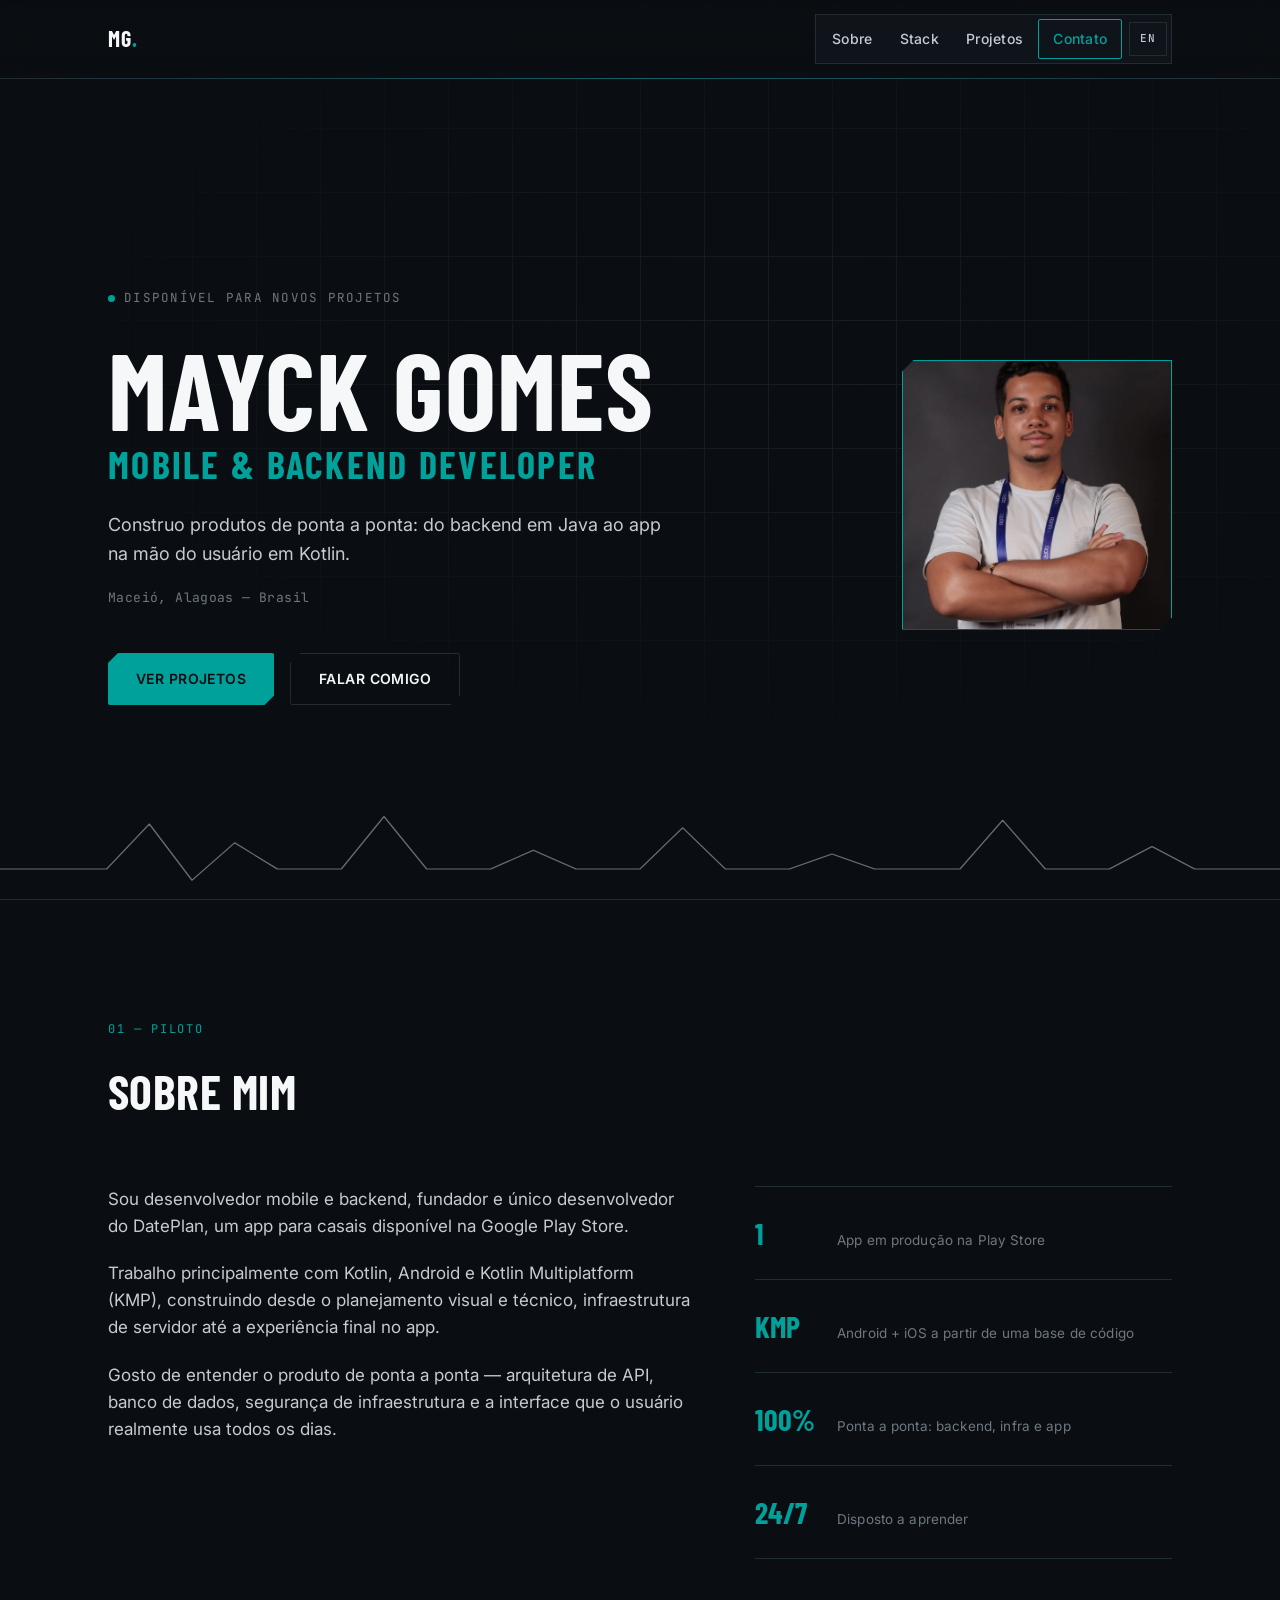
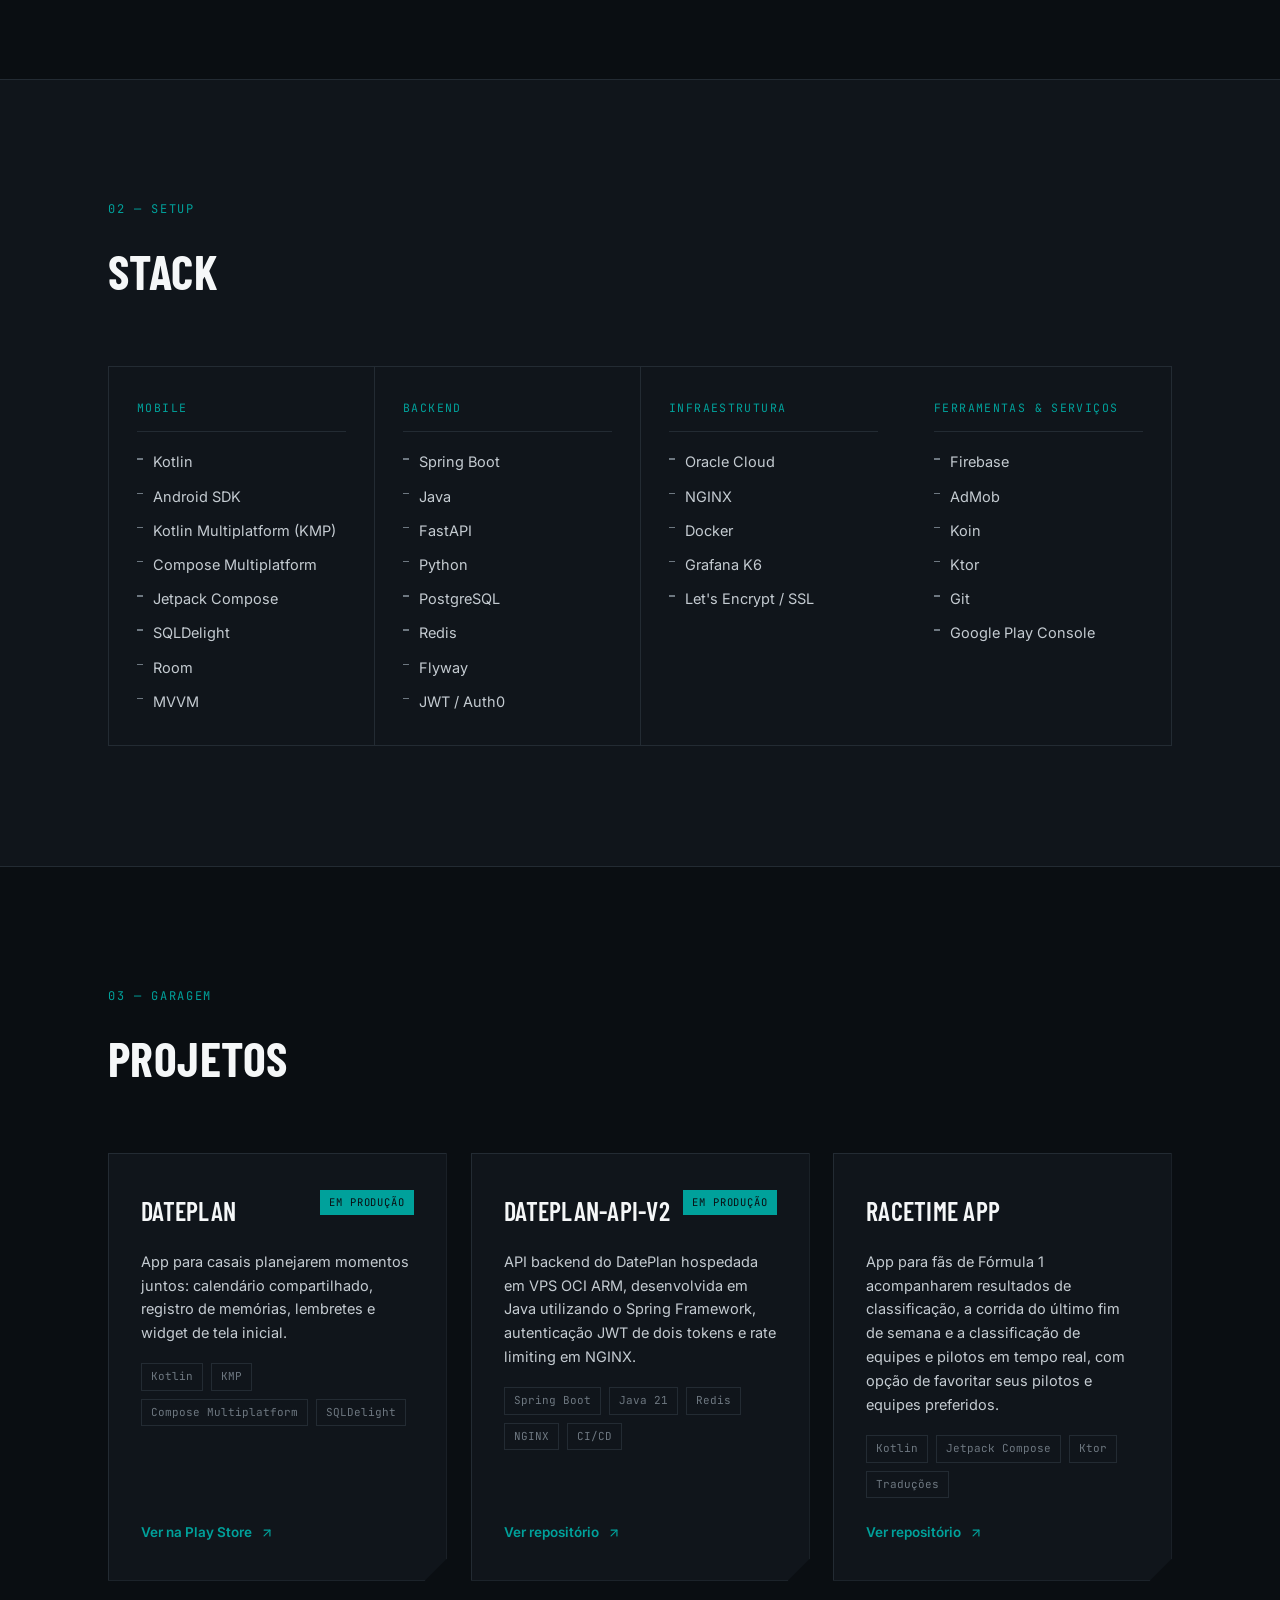
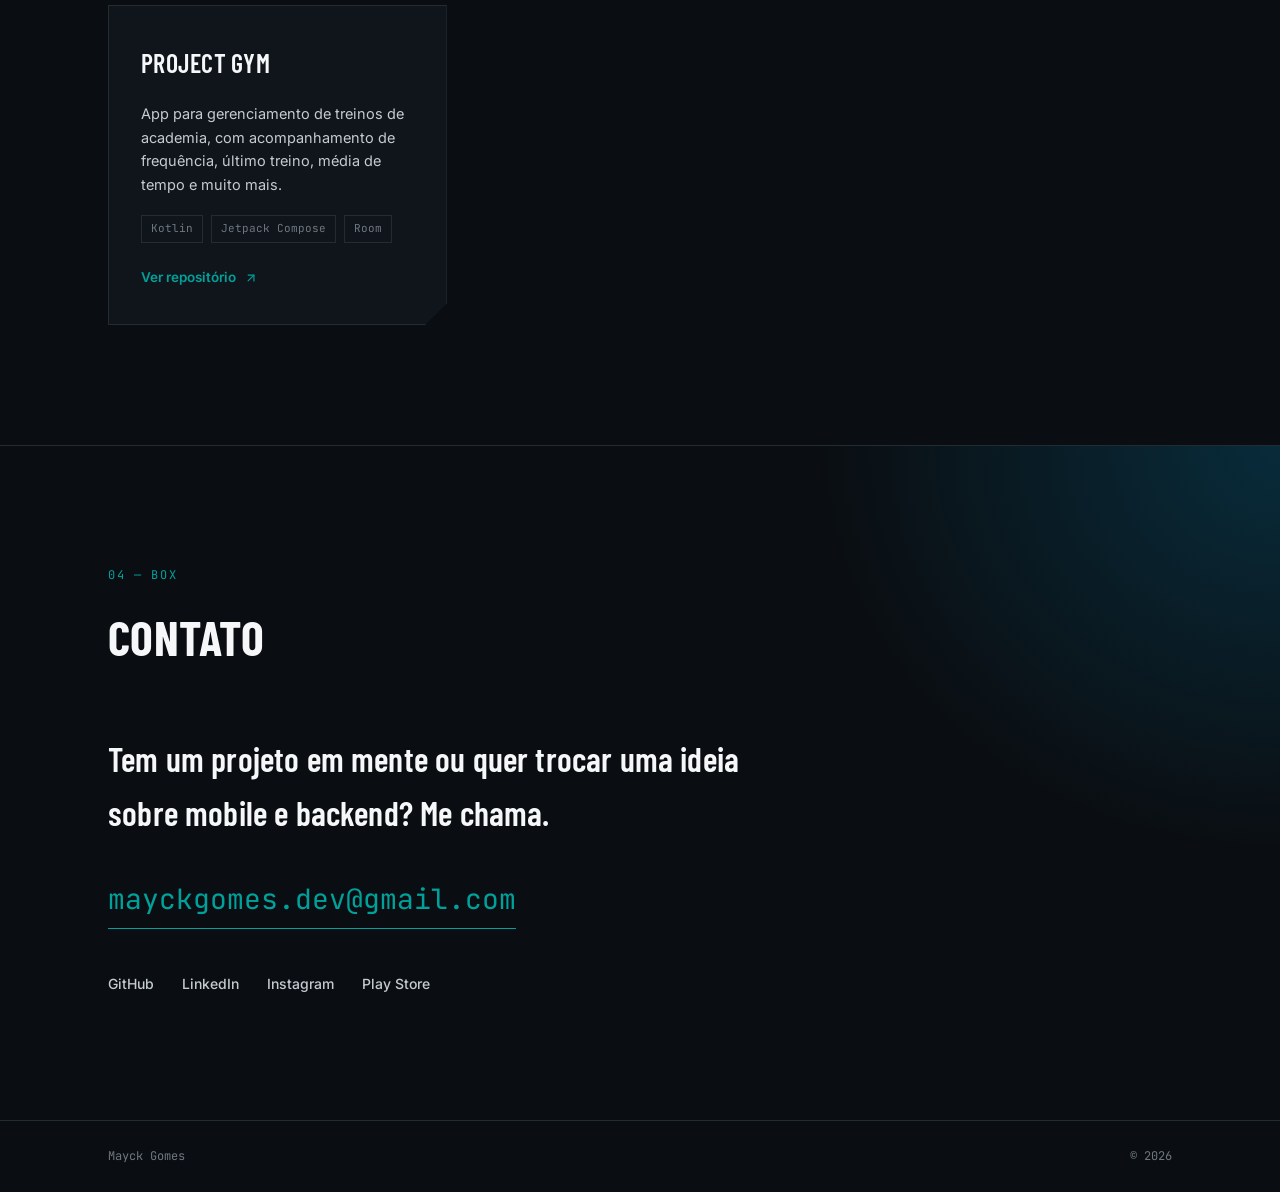
==== commit b02157c1: "feat: add profile photo placeholder support Co-authored-by: Copilot <223556219+Copilot@users.noreply" ====
--- a/index.html
+++ b/index.html
@@ -33,7 +33,7 @@
       <a href="#contato" class="header__cta" data-i18n="nav.contact">Contato</a>
       <button class="language-toggle" id="languageToggle" type="button" aria-label="Switch to English" title="Switch to English">EN</button>
     </nav>
-    <button class="header__burger" id="burger" aria-label="Abrir menu" data-i18n-aria-label="menu.open">
+    <button class="header__burger" id="burger" aria-label="Abrir menu">
       <span></span><span></span><span></span>
     </button>
   </div>
@@ -52,18 +52,25 @@
   <section class="hero" id="topo">
     <div class="hero__grid" aria-hidden="true"></div>
     <div class="hero__inner">
-      <p class="eyebrow" id="heroStatus"><span class="eyebrow__dot"></span><span id="heroStatusText"></span></p>
-      <h1 class="hero__title">
-        <span id="heroNome">Nome</span>
-        <span class="hero__cargo" id="heroCargo">Cargo</span>
-      </h1>
-      <p class="hero__frase" id="heroFrase"></p>
-      <div class="hero__meta">
-        <span id="heroLocal"></span>
+      <div class="hero__copy">
+        <p class="eyebrow" id="heroStatus"><span class="eyebrow__dot"></span><span id="heroStatusText"></span></p>
+        <h1 class="hero__title">
+          <span id="heroNome">Nome</span>
+          <span class="hero__cargo" id="heroCargo">Cargo</span>
+        </h1>
+        <p class="hero__frase" id="heroFrase"></p>
+        <div class="hero__meta">
+          <span id="heroLocal"></span>
+        </div>
+        <div class="hero__actions">
+          <a href="#projetos" class="btn btn--primary" data-i18n="hero.projects">Ver projetos</a>
+          <a href="#contato" class="btn btn--ghost" data-i18n="hero.contact">Falar comigo</a>
+        </div>
       </div>
-      <div class="hero__actions">
-        <a href="#projetos" class="btn btn--primary" data-i18n="hero.projects">Ver projetos</a>
-        <a href="#contato" class="btn btn--ghost" data-i18n="hero.contact">Falar comigo</a>
+      <div class="hero__portrait" aria-label="Espaço reservado para foto" data-i18n-aria-label="hero.photoAriaLabel">
+        <img id="profilePhoto" src="foto-perfil.webp" alt="Foto de Mayck Gomes" data-i18n-alt="hero.photoAlt">
+        <span class="hero__portrait-mark">MG<span class="dot">.</span></span>
+        <span class="hero__portrait-label" data-i18n="hero.photoPlaceholder">Espaço para sua foto</span>
       </div>
     </div>
     <svg class="hero__telemetry" viewBox="0 0 1200 120" preserveAspectRatio="none" aria-hidden="true">
--- a/style.css
+++ b/style.css
@@ -106,15 +106,23 @@
   position: fixed;
   top: 0; left: 0; right: 0;
   z-index: 500;
-  background: rgba(10, 14, 18, 0.72);
+  background: linear-gradient(180deg, rgba(10, 14, 18, 0.94), rgba(10, 14, 18, 0.78));
   backdrop-filter: blur(10px);
   border-bottom: 1px solid var(--c-line);
   transition: transform 0.4s var(--ease);
 }
 .header.header--hidden { transform: translateY(-100%); }
+.header::after {
+  content: "";
+  position: absolute;
+  left: 0; right: 0; bottom: -1px;
+  height: 1px;
+  background: linear-gradient(90deg, transparent, var(--c-teal), transparent);
+  opacity: 0.45;
+}
 
 .header__inner {
-  height: 72px;
+  height: 78px;
   display: flex;
   align-items: center;
   justify-content: space-between;
@@ -132,27 +140,29 @@
 .header__nav {
   display: flex;
   align-items: center;
-  gap: 36px;
+  gap: 3px;
+  padding: 4px;
+  border: 1px solid var(--c-line);
+  background: rgba(20, 26, 33, 0.55);
   font-size: 14px;
   font-weight: 500;
   color: var(--c-silver);
 }
-.header__nav a { position: relative; padding: 4px 0; transition: color 0.25s; }
-.header__nav a:not(.header__cta):hover { color: var(--c-white); }
-.header__nav a:not(.header__cta)::after {
-  content: "";
-  position: absolute;
-  left: 0; bottom: -2px;
-  width: 0; height: 1px;
-  background: var(--c-teal);
-  transition: width 0.25s var(--ease);
-}
-.header__nav a:not(.header__cta):hover::after { width: 100%; }
+.header__nav a {
+  position: relative;
+  padding: 8px 12px;
+  letter-spacing: 0.02em;
+  transition: color 0.25s, background 0.25s;
+}
+.header__nav a:not(.header__cta):hover {
+  color: var(--c-white);
+  background: rgba(0, 161, 155, 0.1);
+}
 
 .header__cta {
   border: 1px solid var(--c-teal);
   color: var(--c-teal) !important;
-  padding: 8px 16px;
+  padding: 8px 14px !important;
   border-radius: var(--radius);
   transition: background 0.25s, color 0.25s;
 }
@@ -165,6 +175,7 @@
   font-family: var(--font-mono);
   font-size: 11px;
   letter-spacing: 0.08em;
+  margin-left: 4px;
   transition: color 0.25s, border-color 0.25s;
 }
 .language-toggle:hover { color: var(--c-teal); border-color: var(--c-teal); }
@@ -234,6 +245,10 @@
   z-index: 2;
   width: 100%;
   padding-top: 90px;
+  display: grid;
+  grid-template-columns: minmax(0, 1fr) clamp(190px, 24vw, 270px);
+  align-items: center;
+  gap: clamp(36px, 7vw, 96px);
 }
 
 .eyebrow {
@@ -300,6 +315,58 @@
   margin-top: 44px;
   flex-wrap: wrap;
 }
+
+.hero__portrait {
+  width: 100%;
+  aspect-ratio: 1;
+  display: flex;
+  flex-direction: column;
+  align-items: center;
+  justify-content: center;
+  gap: 12px;
+  border: 1px solid var(--c-teal);
+  background:
+    linear-gradient(135deg, transparent 12px, var(--c-panel) 12px, var(--c-panel) calc(100% - 12px), transparent calc(100% - 12px)),
+    linear-gradient(var(--c-line) 1px, transparent 1px),
+    linear-gradient(90deg, var(--c-line) 1px, transparent 1px);
+  background-size: 100% 100%, 28px 28px, 28px 28px;
+  clip-path: polygon(12px 0, 100% 0, 100% calc(100% - 12px), calc(100% - 12px) 100%, 0 100%, 0 12px);
+  box-shadow: 0 0 36px rgba(0, 161, 155, 0.12);
+}
+.hero__portrait::before,
+.hero__portrait::after {
+  content: "";
+  position: absolute;
+  width: 26px;
+  height: 1px;
+  background: var(--c-teal);
+}
+.hero__portrait::before { top: 18px; left: 18px; }
+.hero__portrait::after { right: 18px; bottom: 18px; }
+.hero__portrait-mark {
+  font-family: var(--font-display);
+  font-size: clamp(42px, 6vw, 68px);
+  font-weight: 700;
+  line-height: 1;
+  color: var(--c-white);
+}
+.hero__portrait-mark .dot { color: var(--c-teal); }
+.hero__portrait-label {
+  font-family: var(--font-mono);
+  font-size: 10px;
+  letter-spacing: 0.12em;
+  text-transform: uppercase;
+  color: var(--c-teal);
+}
+.hero__portrait img { display: none; }
+.hero__portrait.has-image img {
+  display: block;
+  width: 100%;
+  height: 100%;
+  object-fit: cover;
+}
+.hero__portrait.has-image .hero__portrait-mark,
+.hero__portrait.has-image .hero__portrait-label { display: none; }
 
 .btn {
   display: inline-flex;
@@ -610,6 +677,12 @@
   .header__burger { display: flex; }
   .header__mobile { display: flex; }
 
+  .hero__portrait {
+    width: min(220px, 62vw);
+    margin: 52px auto 0;
+  }
+  .hero__inner { grid-template-columns: 1fr; gap: 0; }
+
   .sobre__content { grid-template-columns: 1fr; gap: 40px; }
 
   .section { padding: 88px 0; }
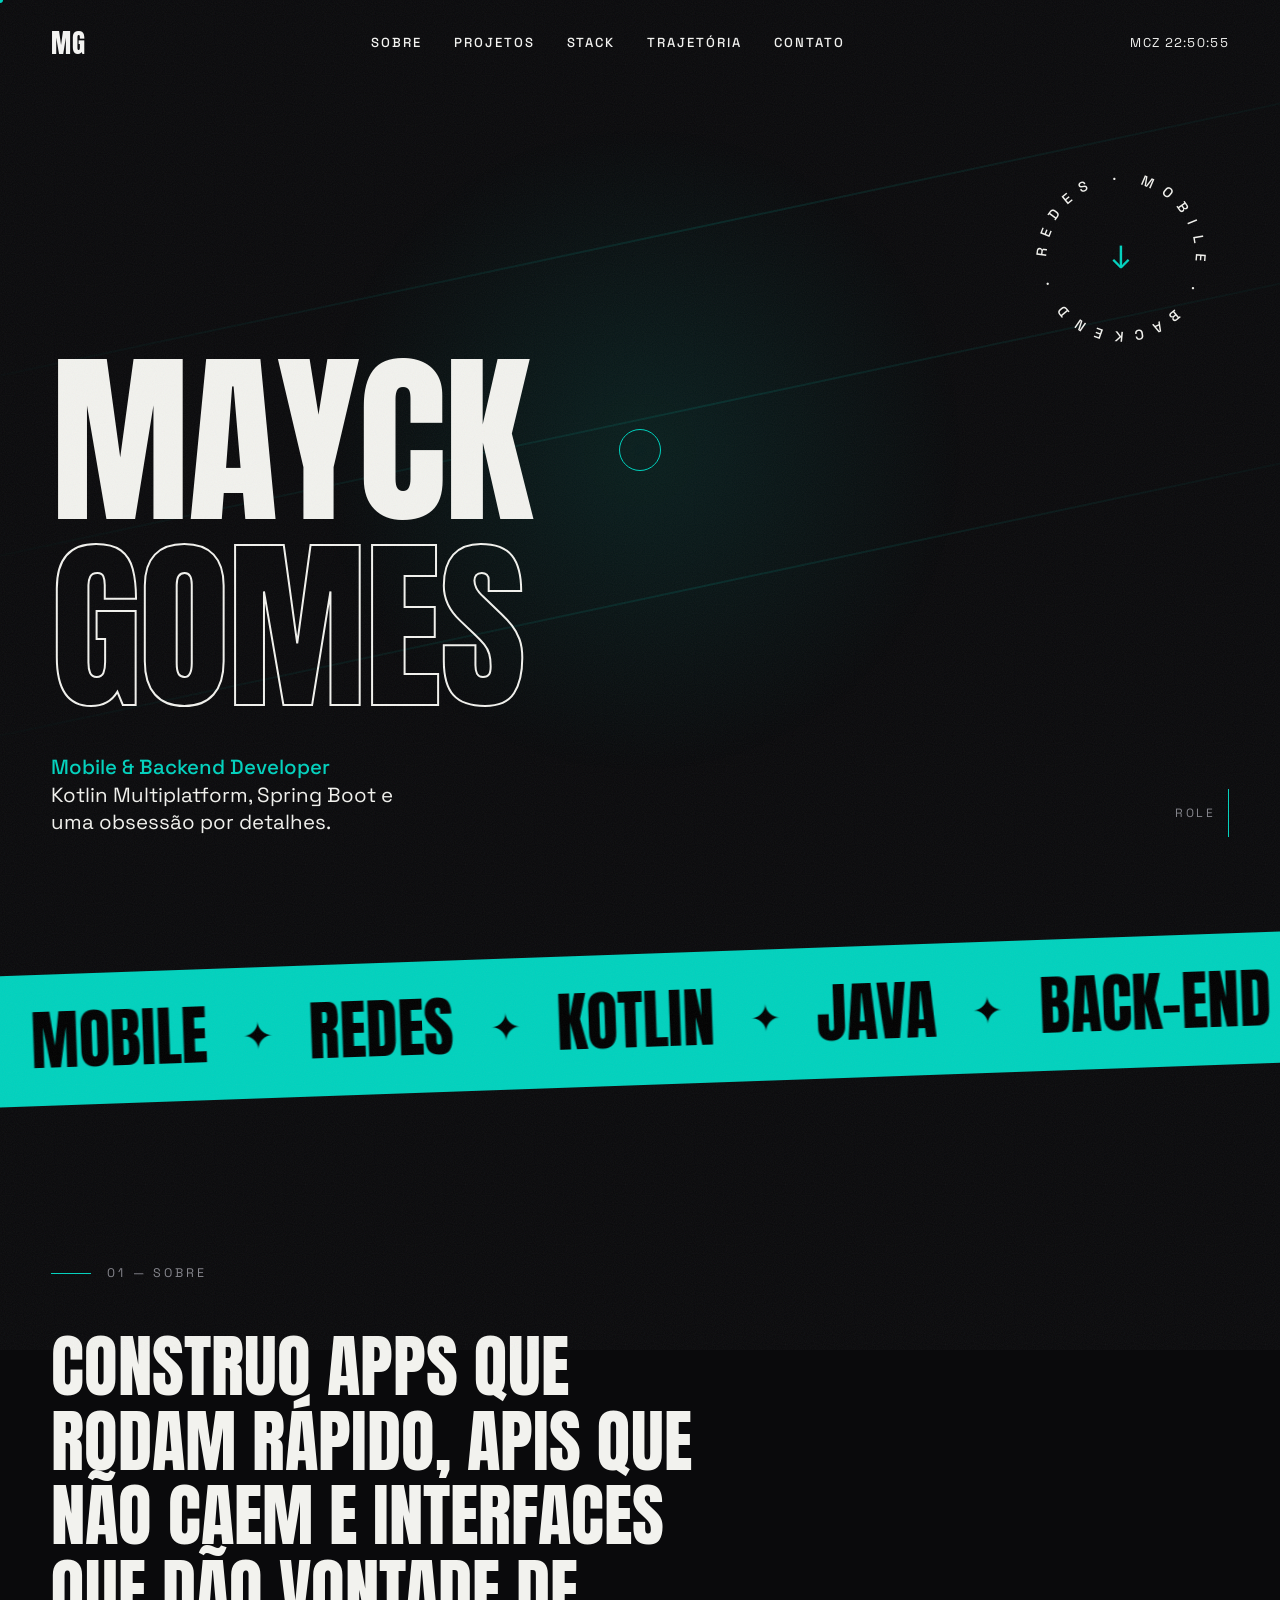
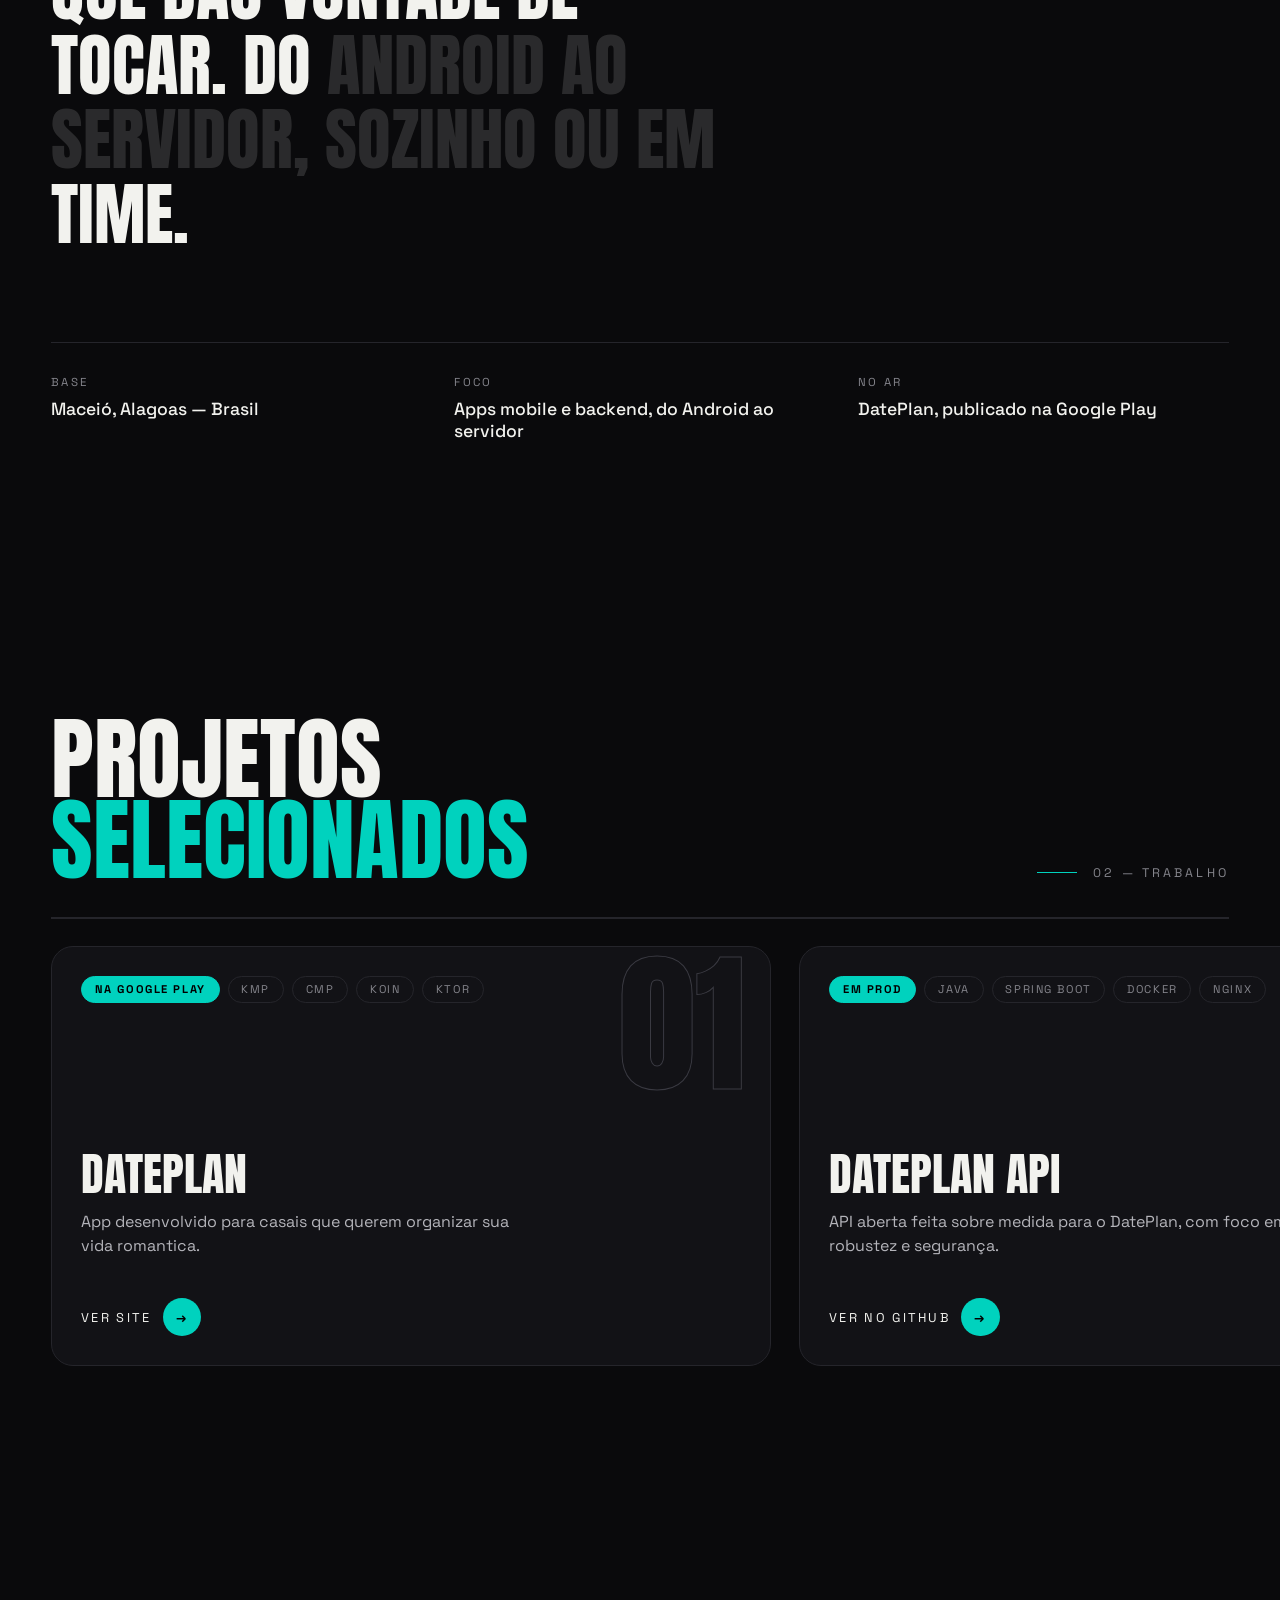
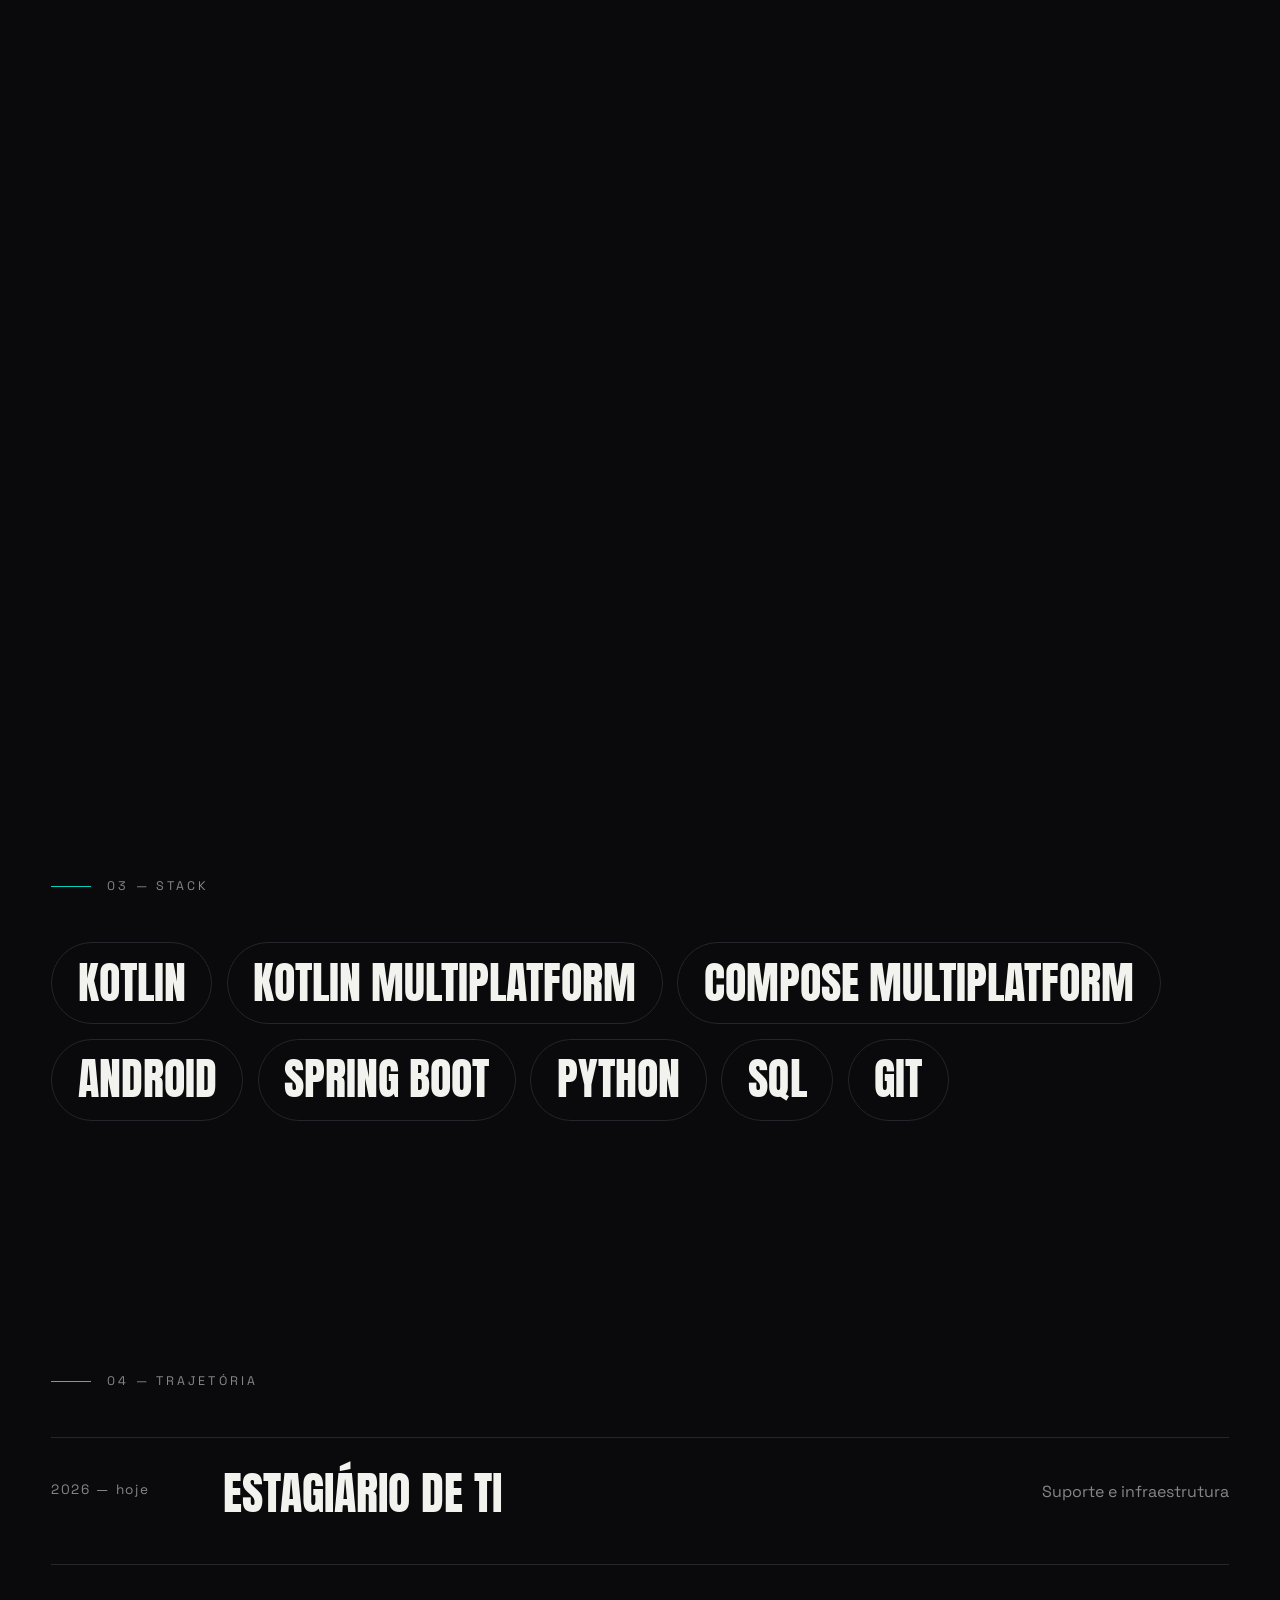
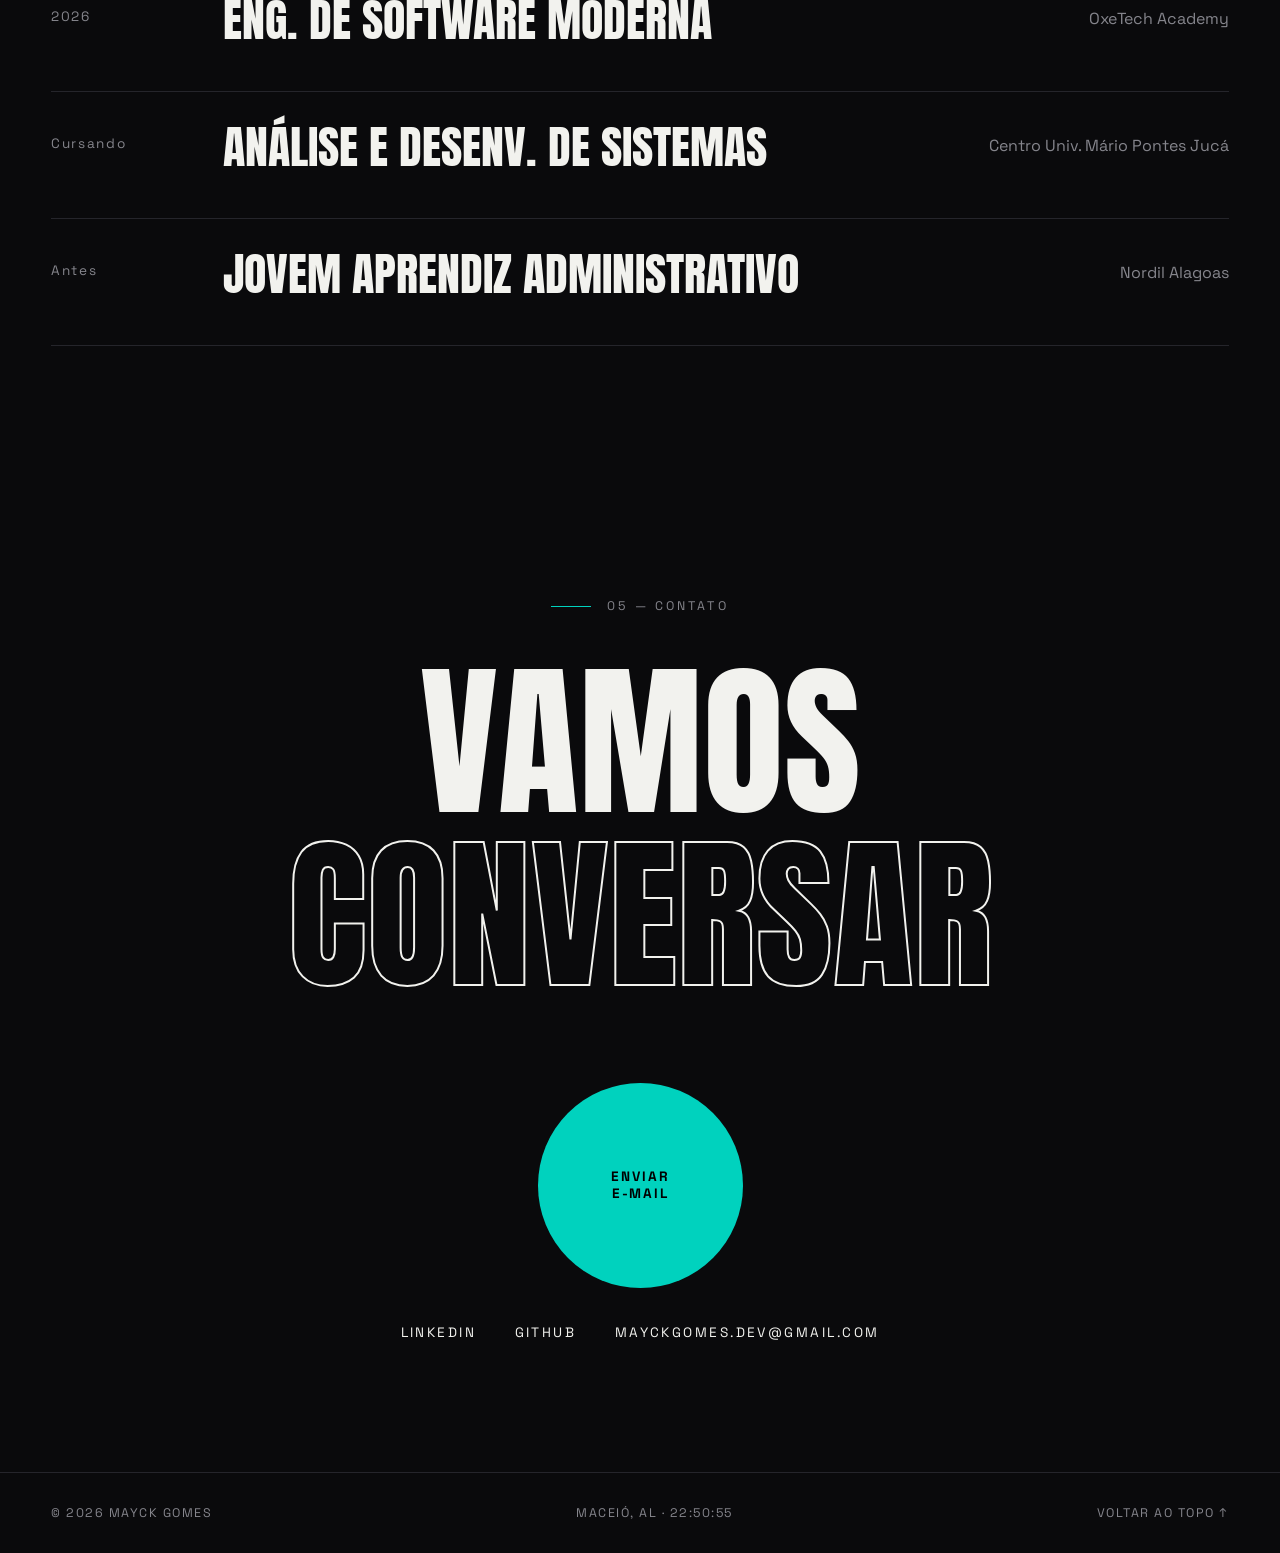
==== commit 9002bb9b: "refactor: remaded the style" ====
--- a/index.html
+++ b/index.html
@@ -1,142 +1,573 @@
-<!DOCTYPE html>
+<!doctype html>
 <html lang="pt-BR">
 <head>
-  <script data-goatcounter="https://mayckgomes.goatcounter.com/count"
-        async src="//gc.zgo.at/count.js"></script>
-  <meta charset="UTF-8">
-  <meta name="viewport" content="width=device-width, initial-scale=1.0">
-  
-  <link rel="apple-touch-icon" sizes="180x180" href="/apple-touch-icon.png">
-  <link rel="icon" type="image/png" sizes="32x32" href="/favicon-32x32.png">
-  <link rel="icon" type="image/png" sizes="16x16" href="/favicon-16x16.png">
-  <link rel="manifest" href="/site.webmanifest">
-  
-  <title>Mayck Gomes — Mobile & Backend Developer</title>
-  <meta id="metaDescription" name="description" content="Portfólio de Mayck Gomes, desenvolvedor Mobile e Backend especializado em Kotlin, Android e Kotlin Multiplatform.">
-  <link rel="preconnect" href="https://fonts.googleapis.com">
-  <link rel="preconnect" href="https://fonts.gstatic.com" crossorigin>
-  <link href="https://fonts.googleapis.com/css2?family=Barlow+Condensed:wght@500;600;700&family=Inter:wght@400;500;600;700&family=JetBrains+Mono:wght@400;500&display=swap" rel="stylesheet">
-  <link rel="stylesheet" href="style.css">
+<meta charset="utf-8">
+<meta name="viewport" content="width=device-width,initial-scale=1">
+<title>Mayck Gomes — Mobile & Backend Developer</title>
+<meta name="description" content="Portfólio de Mayck Gomes, desenvolvedor mobile e backend em Maceió, AL.">
+<meta name="theme-color" content="#0a0a0c">
+<link rel="canonical" href="https://portifolio-mayck.onrender.com/">
+<link rel="icon" href="data:image/svg+xml,%3Csvg xmlns='http://www.w3.org/2000/svg' viewBox='0 0 64 64'%3E%3Crect width='64' height='64' rx='14' fill='%230a0a0c'/%3E%3Ctext x='32' y='45' font-size='34' font-family='Impact,Arial Black,sans-serif' font-weight='700' text-anchor='middle' fill='%2300d2be'%3EMG%3C/text%3E%3C/svg%3E">
+<meta property="og:type" content="website">
+<meta property="og:locale" content="pt_BR">
+<meta property="og:site_name" content="Mayck Gomes">
+<meta property="og:title" content="Mayck Gomes — Mobile & Backend Developer">
+<meta property="og:description" content="Kotlin Multiplatform, Spring Boot e muito detalhe. Projetos, stack e trajetória.">
+<meta property="og:url" content="https://portifolio-mayck.onrender.com/">
+<meta property="og:image" content="https://portifolio-mayck.onrender.com/og-image.png">
+<meta property="og:image:width" content="1200">
+<meta property="og:image:height" content="630">
+<meta name="twitter:card" content="summary_large_image">
+<link rel="preconnect" href="https://fonts.googleapis.com">
+<link rel="preconnect" href="https://fonts.gstatic.com" crossorigin>
+<link href="https://fonts.googleapis.com/css2?family=Anton&family=Space+Grotesk:wght@400;500;700&display=swap" rel="stylesheet">
+<style>
+:root{
+  --bg:#0a0a0c; --bg2:#121216; --fg:#f2f2ee; --mut:#85858c; --line:#25252b; --acc:#00d2be;
+  --display:'Anton',Impact,sans-serif; --body:'Space Grotesk',system-ui,sans-serif;
+  --ease:cubic-bezier(.22,1,.36,1);
+}
+*{box-sizing:border-box;margin:0;padding:0}
+html{scroll-behavior:auto;background:var(--bg);overflow-x:clip}
+body{background:var(--bg);color:var(--fg);font-family:var(--body);overflow-x:clip;-webkit-font-smoothing:antialiased}
+body.loading{overflow:hidden}
+a{color:inherit;text-decoration:none}
+::selection{background:var(--acc);color:#000}
+img,svg{display:block}
+
+/* grain */
+.grain{position:fixed;inset:-50%;z-index:90;pointer-events:none;opacity:.06;
+  background-image:url("data:image/svg+xml;utf8,<svg xmlns='http://www.w3.org/2000/svg' width='160' height='160'><filter id='n'><feTurbulence type='fractalNoise' baseFrequency='.9' numOctaves='2'/></filter><rect width='100%' height='100%' filter='url(%23n)'/></svg>");
+  animation:grain 1s steps(6) infinite}
+@keyframes grain{0%{transform:translate(0,0)}20%{transform:translate(-3%,2%)}40%{transform:translate(2%,-3%)}60%{transform:translate(-2%,-1%)}80%{transform:translate(3%,3%)}100%{transform:translate(0,0)}}
+
+/* loader */
+.loader{position:fixed;inset:0;z-index:100;background:var(--acc);color:#000;display:flex;align-items:flex-end;justify-content:space-between;padding:4vw;
+  transition:transform 1s var(--ease)}
+.loader .count{font-family:var(--display);font-size:clamp(7rem,28vw,24rem);line-height:.8}
+.loader .tag{font-weight:700;letter-spacing:.2em;text-transform:uppercase;font-size:.8rem;padding-bottom:1rem}
+body.ready .loader{transform:translateY(-101%)}
+
+/* cursor */
+.cur,.cur-dot{position:fixed;top:0;left:0;z-index:95;pointer-events:none;border-radius:50%}
+.cur{width:42px;height:42px;border:1px solid var(--acc);margin:-21px 0 0 -21px;transition:width .35s var(--ease),height .35s var(--ease),margin .35s var(--ease),background .3s}
+.cur-dot{width:6px;height:6px;margin:-3px 0 0 -3px;background:var(--acc)}
+.cur.big{width:96px;height:96px;margin:-48px 0 0 -48px;background:var(--acc);mix-blend-mode:difference}
+@media(hover:none){.cur,.cur-dot{display:none}}
+@media(hover:hover) and (prefers-reduced-motion:no-preference){body{cursor:none}a,button{cursor:none}}
+@media(prefers-reduced-motion:reduce){.cur,.cur-dot,.glow{display:none}}
+@media(hover:none){.glow{display:none}.grain{display:none}nav{mix-blend-mode:normal;background:linear-gradient(var(--bg),transparent)}}
+@media(prefers-reduced-motion:reduce){.grain{display:none}}
+:focus-visible{outline:2px solid var(--acc);outline-offset:4px;border-radius:4px}
+.skip{position:fixed;left:1rem;top:-5rem;z-index:130;background:var(--acc);color:#000;padding:.7rem 1rem;border-radius:8px;font-weight:700;transition:top .2s}
+.skip:focus{top:1rem}
+
+.glow{position:fixed;top:0;left:0;width:60vmax;height:60vmax;margin:-30vmax 0 0 -30vmax;border-radius:50%;pointer-events:none;z-index:0;
+  background:radial-gradient(circle,rgba(0,210,190,.10),transparent 60%)}
+
+/* nav */
+nav{position:fixed;top:0;left:0;right:0;z-index:50;display:flex;justify-content:space-between;align-items:center;padding:1.4rem 4vw;
+  mix-blend-mode:difference;color:#fff;transition:transform .6s var(--ease)}
+nav.hide{transform:translateY(-110%)}
+.logo{font-family:var(--display);font-size:1.7rem;letter-spacing:.02em}
+nav ul{display:flex;gap:2rem;list-style:none;font-size:.82rem;text-transform:uppercase;letter-spacing:.15em;font-weight:500}
+nav ul a{position:relative;padding:.2rem 0}
+nav ul a::after{content:"";position:absolute;left:0;bottom:0;height:1px;width:100%;background:currentColor;transform:scaleX(0);transform-origin:right;transition:transform .5s var(--ease)}
+nav ul a:hover::after{transform:scaleX(1);transform-origin:left}
+.clock{font-size:.8rem;letter-spacing:.1em;font-variant-numeric:tabular-nums}
+@media(max-width:760px){nav ul{display:none}}
+
+/* progress */
+.prog{position:fixed;top:0;left:0;height:3px;width:100%;background:var(--acc);transform-origin:left;transform:scaleX(0);z-index:60}
+
+/* split text */
+.line{display:block;overflow:hidden;padding:.04em 0 .12em}
+.ch{display:inline-block;transform:translateY(110%) rotate(6deg);transition:transform 1.1s var(--ease);transition-delay:calc(var(--i)*55ms + var(--d,0ms))}
+body.ready .ch,.in .ch{transform:none}
+.sp{display:inline-block;width:.25em}
+
+/* hero */
+.hero{position:relative;min-height:100svh;padding:0 4vw;display:flex;flex-direction:column;justify-content:flex-end;padding-bottom:7vh;overflow:hidden}
+.hero h1{font-family:var(--display);font-weight:400;font-size:clamp(3.8rem,14.5vw,16rem);line-height:.84;text-transform:uppercase;letter-spacing:-.01em;position:relative;z-index:2}
+.hero h1 .out .ch{color:transparent;-webkit-text-stroke:2px var(--fg);transition:transform 1.1s var(--ease),color .4s,-webkit-text-stroke-color .4s;transition-delay:calc(var(--i)*55ms + var(--d,0ms)),0s,0s}
+.hero h1 .out:hover .ch{color:var(--acc);-webkit-text-stroke-color:var(--acc)}
+.hero-meta{display:flex;justify-content:space-between;align-items:flex-end;gap:2rem;margin-top:3vh;position:relative;z-index:2;
+  opacity:0;transform:translateY(20px);transition:all 1.2s var(--ease) 1s}
+body.ready .hero-meta{opacity:1;transform:none}
+.role{font-size:clamp(1rem,1.6vw,1.4rem);max-width:28ch;line-height:1.35}
+.role b{color:var(--acc);font-weight:500}
+.scroll-hint{display:flex;align-items:center;gap:.8rem;font-size:.75rem;letter-spacing:.2em;text-transform:uppercase;color:var(--mut)}
+.scroll-hint i{display:block;width:1px;height:48px;background:var(--line);position:relative;overflow:hidden}
+.scroll-hint i::after{content:"";position:absolute;inset:0;background:var(--acc);animation:drip 1.8s var(--ease) infinite}
+@keyframes drip{0%{transform:translateY(-100%)}60%,100%{transform:translateY(100%)}}
+.badge{position:absolute;top:18vh;right:5vw;width:min(18vw,190px);min-width:110px;z-index:1;animation:spin 18s linear infinite}
+.badge text{font-size:9px;fill:var(--fg);text-transform:uppercase;font-weight:500}
+@keyframes spin{to{transform:rotate(360deg)}}
+.badge-wrap{position:absolute;top:18vh;right:5vw;width:min(18vw,190px);min-width:110px;aspect-ratio:1;z-index:1}
+.badge-wrap .badge{position:static;width:100%}
+.badge-wrap span{position:absolute;inset:0;display:grid;place-items:center;font-size:2rem;color:var(--acc)}
+.stripes{position:absolute;inset:0;z-index:0;pointer-events:none;opacity:.5}
+.stripes i{position:absolute;left:-10%;width:130%;height:2px;background:linear-gradient(90deg,transparent,var(--acc),transparent);transform:rotate(-12deg);opacity:.25;animation:dash 4s linear infinite}
+@keyframes dash{0%{transform:translateX(-30%) rotate(-12deg)}100%{transform:translateX(30%) rotate(-12deg)}}
+
+/* marquee */
+.marq{background:var(--acc);color:#000;transform:rotate(-2deg);margin:6vh -3vw;padding:1.1rem 0;overflow:hidden;position:relative;z-index:3;white-space:nowrap}
+.marq-track{display:inline-flex;will-change:transform}
+.marq span{font-family:var(--display);font-size:clamp(2rem,5vw,4.5rem);text-transform:uppercase;padding-right:2.2rem;display:inline-flex;align-items:center;gap:2.2rem}
+.marq span::after{content:"✦";font-size:.6em}
+
+/* sections */
+section{position:relative;z-index:1}
+.sec-label{font-size:.78rem;letter-spacing:.25em;text-transform:uppercase;color:var(--mut);display:flex;align-items:center;gap:1rem;margin-bottom:3rem}
+.sec-label::before{content:"";width:2.5rem;height:1px;background:var(--acc)}
+.pad{padding:14vh 4vw}
+
+/* about */
+.about p.big{font-family:var(--display);font-size:clamp(2rem,5.4vw,5.6rem);line-height:1.08;text-transform:uppercase;max-width:20ch}
+.about p.big .w{opacity:.14;transition:opacity .3s}
+.about p.big .w.on{opacity:1}
+.about p.big .w.hl.on{color:var(--acc)}
+.facts{display:grid;grid-template-columns:repeat(auto-fit,minmax(200px,1fr));gap:2rem;margin-top:10vh;border-top:1px solid var(--line);padding-top:2rem}
+.fact small{display:block;color:var(--mut);font-size:.72rem;letter-spacing:.2em;text-transform:uppercase;margin-bottom:.6rem}
+.fact b{font-weight:500;font-size:1.1rem}
+
+/* extras */
+.cv{display:inline-flex;align-items:center;gap:.5rem;margin-top:1rem;font-size:.72rem;letter-spacing:.16em;text-transform:uppercase;border:1px solid var(--line);border-radius:99px;padding:.5rem 1rem;color:var(--fg);transition:border-color .3s,color .3s,background .3s}
+.cv:hover{border-color:var(--acc);color:var(--acc)}
+.avail{display:inline-flex;align-items:center;gap:.7rem;font-size:.82rem;letter-spacing:.1em;border:1px solid var(--line);border-radius:99px;padding:.6rem 1.2rem;margin-bottom:1rem}
+.avail[hidden]{display:none}
+.avail i{width:.55rem;height:.55rem;border-radius:50%;background:var(--acc);box-shadow:0 0 0 0 rgba(0,210,190,.6);animation:pulse 2s infinite}
+@keyframes pulse{70%{box-shadow:0 0 0 .7rem rgba(0,210,190,0)}100%{box-shadow:0 0 0 0 rgba(0,210,190,0)}}
+.tag.store{background:var(--acc);border-color:var(--acc);color:#000;font-weight:700}
+.card:hover .tag.store{color:#000;border-color:var(--acc)}
+
+/* foto */
+.about-grid{display:block}
+.about-grid.has-photo{display:grid;grid-template-columns:minmax(0,1fr) minmax(240px,32vw);gap:5vw;align-items:center}
+.about-grid.has-photo p.big{font-size:clamp(1.9rem,4.3vw,4.8rem)}
+.photo{position:relative;margin:0;aspect-ratio:4/5;border-radius:6px;overflow:hidden;background:var(--bg2);
+  opacity:0;transform:translateY(40px);transition:opacity 1s var(--ease),transform 1s var(--ease)}
+.photo[hidden]{display:none}
+.photo.in{opacity:1;transform:none}
+.ph-in{position:absolute;inset:0}
+.photo img{width:100%;height:100%;object-fit:cover;object-position:var(--pos,50% 20%)}
+.photo.broken img{display:none}
+.photo.broken::before{content:attr(data-msg);position:absolute;inset:0;display:grid;place-items:center;padding:1rem;text-align:center;white-space:pre-wrap;word-break:break-all;color:var(--mut);font-size:.8rem;border:1px dashed var(--line);border-radius:6px;z-index:2}
+@media(max-width:899px){.about-grid.has-photo{grid-template-columns:1fr;gap:3rem}.photo{max-width:420px}}
+
+/* horizontal projects */
+.hs{position:relative}
+.hs-sticky{position:sticky;top:0;height:100vh;overflow:hidden;display:flex;flex-direction:column;justify-content:center;padding:4.5rem 0 1.5rem}
+.hs-head{padding:0 4vw;display:flex;justify-content:space-between;align-items:flex-end;margin-bottom:4vh}
+.hs-head h2{font-family:var(--display);font-weight:400;font-size:clamp(2.4rem,min(7.5vw,10vh),7rem);line-height:.9;text-transform:uppercase}
+.hs-head h2 em{font-style:normal;color:var(--acc)}
+.hs-bar{height:2px;background:var(--line);margin:0 4vw 3vh;position:relative;overflow:hidden}
+.hs-bar i{position:absolute;inset:0;background:var(--acc);transform-origin:left;transform:scaleX(0)}
+.hs-track{display:flex;align-items:stretch;gap:2.2vw;padding:0 4vw;flex:1 1 auto;min-height:340px;max-height:420px;will-change:transform}
+.card{flex:0 0 auto;width:min(64vw,720px);height:auto;background:var(--bg2);border:1px solid var(--line);border-radius:22px;padding:1.8rem;
+  display:grid;grid-template-rows:auto minmax(1.2rem,1fr) auto;position:relative;overflow:hidden;transform-style:preserve-3d;
+  transition:border-color .4s,transform .25s ease-out}
+.card::before{content:"";position:absolute;inset:0;background:radial-gradient(500px circle at var(--mx,50%) var(--my,0%),rgba(0,210,190,.14),transparent 45%);opacity:0;transition:opacity .4s}
+.card:hover{border-color:var(--acc)}
+.card:hover::before{opacity:1}
+.card .num{font-family:var(--display);font-size:clamp(5rem,12vw,11rem);line-height:.8;color:transparent;-webkit-text-stroke:1px #3a3a42;position:absolute;right:1.5rem;top:1rem;transition:-webkit-text-stroke-color .4s}
+.card:hover .num{-webkit-text-stroke-color:var(--acc)}
+.card .top{display:flex;gap:.5rem;flex-wrap:wrap;align-content:flex-start;align-self:start;grid-row:1;max-height:4rem;overflow:hidden;position:relative;max-width:70%}
+.card .txt{grid-row:3;min-width:0}
+.tag{font-size:.7rem;letter-spacing:.14em;text-transform:uppercase;border:1px solid var(--line);border-radius:99px;padding:.35rem .8rem;color:var(--mut);transition:all .3s}
+.card:hover .tag{border-color:#3d3d46;color:var(--fg)}
+.card h3{font-family:var(--display);font-weight:400;font-size:clamp(2rem,3.6vw,3.2rem);line-height:.95;text-transform:uppercase;margin-bottom:.8rem;padding:.08em 0 .02em;position:relative}
+.card:not(.end-card) h3{white-space:nowrap;overflow:hidden;text-overflow:ellipsis}
+.card p{color:#b4b4ba;max-width:46ch;line-height:1.5;font-size:1rem;position:relative;min-height:4.5em;display:-webkit-box;-webkit-line-clamp:3;-webkit-box-orient:vertical;overflow:hidden}
+.card .go{margin-top:1rem;display:inline-flex;align-items:center;gap:.7rem;font-size:.8rem;letter-spacing:.18em;text-transform:uppercase;position:relative}
+.card .go b{display:grid;place-items:center;width:2.4rem;height:2.4rem;border-radius:50%;background:var(--acc);color:#000;transition:transform .5s var(--ease)}
+.card:hover .go b{transform:rotate(-45deg) scale(1.15)}
+.end-card{display:flex;flex-direction:column;justify-content:center;align-items:flex-start;gap:1rem;background:var(--acc);color:#000;border-color:var(--acc)}
+.end-card h3{color:#000}
+.end-card .num{display:none}
+@media(max-width:899px){
+  .hs{height:auto!important}
+  .hs-sticky{position:static;height:auto;overflow:visible;padding:0 0 10vh}
+  .hs-bar{display:none}
+  .hs-track{flex:none;min-height:0;max-height:none;flex-direction:column;transform:none!important;gap:1.2rem}
+  .card{width:100%;height:400px;padding:1.6rem}
+  .card .top{max-width:100%;max-height:6rem}
+  .card p{-webkit-line-clamp:4;min-height:6em}
+  .card.has-img{height:640px}
+  .hs-head{flex-direction:column;align-items:flex-start;gap:1rem}
+}
+
+/* imagem do projeto */
+.card .num{z-index:0}
+.card .top,.card .txt{position:relative;z-index:1}
+.card .cimg{position:absolute;top:0;right:0;bottom:0;width:40%;overflow:hidden;margin:0;z-index:0}
+.card .cimg img{width:100%;height:100%;object-fit:cover;object-position:var(--ipos,50% 0%);transition:transform .8s var(--ease)}
+.card .cimg::after{content:"";position:absolute;inset:0;background:linear-gradient(90deg,var(--bg2),transparent 50%)}
+.card:hover .cimg img{transform:scale(1.05)}
+.card.has-img .num{display:none}
+.card.has-img .top{max-width:56%}
+.card.has-img .txt{max-width:58%}
+.card.has-img h3{font-size:clamp(2rem,3.7vw,3.5rem)}
+@media(max-width:899px){
+  .card .cimg{position:relative;grid-row:2;align-self:center;width:100%;height:200px;border-radius:12px}
+  .card .cimg::after{display:none}
+  .card.has-img .top,.card.has-img .txt{max-width:100%}
+}
+
+/* stack */
+.stack-grid{display:flex;flex-wrap:wrap;gap:.9rem}
+.chip{font-family:var(--display);font-size:clamp(1.6rem,3.4vw,3.2rem);text-transform:uppercase;border:1px solid var(--line);border-radius:99px;padding:.4rem 1.6rem .55rem;
+  transition:all .45s var(--ease);position:relative;overflow:hidden}
+.chip::before{content:"";position:absolute;inset:0;background:var(--acc);transform:translateY(101%);transition:transform .5s var(--ease);z-index:-1}
+.chip{z-index:0;isolation:isolate}
+.chip:hover{color:#000;border-color:var(--acc);transform:translateY(-6px) rotate(-2deg)}
+.chip:hover::before{transform:none}
+
+/* timeline */
+.tl{border-top:1px solid var(--line)}
+.row{border-bottom:1px solid var(--line);padding:2rem 0;display:grid;grid-template-columns:140px 1fr auto;gap:1rem 2rem;align-items:start;position:relative;transition:padding .5s var(--ease)}
+.row::before{content:"";position:absolute;left:-4vw;right:-4vw;top:0;bottom:0;background:var(--bg2);opacity:0;transition:opacity .4s;z-index:-1}
+.row:hover::before{opacity:1}
+.row .yr{color:var(--mut);font-size:.85rem;letter-spacing:.12em;padding-top:.7rem}
+.row h4{font-family:var(--display);font-weight:400;font-size:clamp(1.8rem,3.6vw,3.4rem);text-transform:uppercase;line-height:1;transition:transform .5s var(--ease),color .3s}
+.row:hover h4{transform:translateX(1.2rem);color:var(--acc)}
+.row .where{color:var(--mut);padding-top:.7rem;text-align:right}
+.row .more{grid-column:2;display:grid;grid-template-rows:0fr;transition:grid-template-rows .6s var(--ease)}
+.row .more>div{overflow:hidden;color:#b4b4ba;line-height:1.55;max-width:56ch}
+.row:hover .more{grid-template-rows:1fr}
+@media(max-width:700px){.row{grid-template-columns:1fr}.row .more{grid-column:1;grid-template-rows:1fr}.row .where{text-align:left}.row .yr{padding:0}}
+
+/* contact */
+.contact{text-align:center;overflow:hidden}
+.contact h2{font-family:var(--display);font-weight:400;font-size:clamp(3rem,13vw,17rem);line-height:.88;text-transform:uppercase;white-space:nowrap}
+.contact h2 .out .ch{color:transparent;-webkit-text-stroke:2px var(--fg)}
+.mail{display:inline-flex;align-items:center;justify-content:center;width:clamp(150px,16vw,210px);aspect-ratio:1;border-radius:50%;background:var(--acc);color:#000;
+  font-weight:700;letter-spacing:.14em;text-transform:uppercase;font-size:.85rem;margin:6vh 0 4vh;text-align:center;line-height:1.3;will-change:transform}
+.socials{display:flex;gap:2.4rem;justify-content:center;flex-wrap:wrap;font-size:.85rem;letter-spacing:.18em;text-transform:uppercase}
+.socials a{position:relative;padding-bottom:.3rem}
+.socials a::after{content:"";position:absolute;left:0;bottom:0;width:100%;height:1px;background:var(--acc);transform:scaleX(0);transform-origin:right;transition:transform .5s var(--ease)}
+.socials a:hover::after{transform:scaleX(1);transform-origin:left}
+.socials a:hover{color:var(--acc)}
+footer{display:flex;justify-content:space-between;gap:1rem;flex-wrap:wrap;padding:2rem 4vw;border-top:1px solid var(--line);color:var(--mut);font-size:.78rem;letter-spacing:.12em;text-transform:uppercase;position:relative;z-index:1}
+
+/* reveal */
+.rv{opacity:0;transform:translateY(40px);transition:opacity 1s var(--ease),transform 1s var(--ease);transition-delay:var(--d,0ms)}
+.rv.in{opacity:1;transform:none}
+
+@media(prefers-reduced-motion:reduce){
+  *,*::before,*::after{animation:none!important;transition-duration:.01ms!important}
+  .ch{transform:none}.rv{opacity:1;transform:none}.about p.big .w{opacity:1}
+}
+
+</style>
 </head>
-<body>
-
-<!-- linha de progresso de scroll -->
-<div class="scroll-bar" id="scrollBar"></div>
-
-<header class="header" id="header">
-  <div class="header__inner">
-    <a href="#topo" class="header__logo">MG<span class="dot">.</span></a>
-    <nav class="header__nav">
-      <a href="#sobre" data-i18n="nav.about">Sobre</a>
-      <a href="#stack" data-i18n="nav.stack">Stack</a>
-      <a href="#projetos" data-i18n="nav.projects">Projetos</a>
-      <a href="#contato" class="header__cta" data-i18n="nav.contact">Contato</a>
-      <button class="language-toggle" id="languageToggle" type="button" aria-label="Switch to English" title="Switch to English">EN</button>
-    </nav>
-    <button class="header__burger" id="burger" aria-label="Abrir menu">
-      <span></span><span></span><span></span>
-    </button>
+<body class="loading">
+
+<a class="skip" href="#sobre">Pular para o conteúdo</a>
+<div class="grain"></div>
+<div class="glow" id="glow"></div>
+<div class="cur" id="cur"></div><div class="cur-dot" id="dot"></div>
+<div class="prog" id="prog"></div>
+
+<div class="loader" aria-hidden="true">
+  <div class="tag" id="ldTag"></div>
+  <div class="count" id="count">0</div>
+</div>
+
+<nav id="nav">
+  <a href="#top" class="logo" id="logo" data-cursor>MG</a>
+  <ul>
+    <li><a href="#sobre">Sobre</a></li>
+    <li><a href="#projetos">Projetos</a></li>
+    <li><a href="#stack">Stack</a></li>
+    <li><a href="#trajetoria">Trajetória</a></li>
+    <li><a href="#contato">Contato</a></li>
+  </ul>
+  <div class="clock" id="clock"></div>
+</nav>
+
+<header class="hero" id="top">
+  <div class="stripes"><i style="top:25%"></i><i style="top:45%;animation-delay:-1.4s"></i><i style="top:65%;animation-delay:-2.6s"></i></div>
+  <div class="badge-wrap" data-speed="-0.15">
+    <svg class="badge" viewBox="0 0 120 120"><defs><path id="circ" d="M60,60 m-47,0 a47,47 0 1,1 94,0 a47,47 0 1,1 -94,0"/></defs>
+      <text><textPath id="badgeText" href="#circ"></textPath></text></svg>
+    <span>↓</span>
   </div>
-  <nav class="header__mobile" id="mobileNav">
-    <a href="#sobre" data-i18n="nav.about">Sobre</a>
-    <a href="#stack" data-i18n="nav.stack">Stack</a>
-    <a href="#projetos" data-i18n="nav.projects">Projetos</a>
-    <a href="#contato" data-i18n="nav.contact">Contato</a>
-    <button class="language-toggle language-toggle--mobile" id="languageToggleMobile" type="button" aria-label="Switch to English" title="Switch to English">EN</button>
-  </nav>
+  <h1 id="h1"></h1>
+  <div class="hero-meta">
+    <p class="role" id="roleBox"></p>
+    <div class="scroll-hint">Role<i></i></div>
+  </div>
 </header>
 
-<main>
-
-  <!-- ===================== HERO ===================== -->
-  <section class="hero" id="topo">
-    <div class="hero__grid" aria-hidden="true"></div>
-    <div class="hero__inner">
-      <div class="hero__copy">
-        <p class="eyebrow" id="heroStatus"><span class="eyebrow__dot"></span><span id="heroStatusText"></span></p>
-        <h1 class="hero__title">
-          <span id="heroNome">Nome</span>
-          <span class="hero__cargo" id="heroCargo">Cargo</span>
-        </h1>
-        <p class="hero__frase" id="heroFrase"></p>
-        <div class="hero__meta">
-          <span id="heroLocal"></span>
-        </div>
-        <div class="hero__actions">
-          <a href="#projetos" class="btn btn--primary" data-i18n="hero.projects">Ver projetos</a>
-          <a href="#contato" class="btn btn--ghost" data-i18n="hero.contact">Falar comigo</a>
-        </div>
-      </div>
-      <div class="hero__portrait" aria-label="Espaço reservado para foto" data-i18n-aria-label="hero.photoAriaLabel">
-        <img id="profilePhoto" src="foto-perfil.webp" alt="Foto de Mayck Gomes" data-i18n-alt="hero.photoAlt">
-        <span class="hero__portrait-mark">MG<span class="dot">.</span></span>
-        <span class="hero__portrait-label" data-i18n="hero.photoPlaceholder">Espaço para sua foto</span>
-      </div>
-    </div>
-    <svg class="hero__telemetry" viewBox="0 0 1200 120" preserveAspectRatio="none" aria-hidden="true">
-      <polyline id="telemetryLine" points="0,80 100,80 140,20 180,95 220,45 260,80 320,80 360,10 400,80 460,80 500,55 540,80 600,80 640,25 680,80 740,80 780,60 820,80 900,80 940,15 980,80 1040,80 1080,50 1120,80 1200,80" />
-    </svg>
-  </section>
-
-  <!-- ===================== SOBRE ===================== -->
-  <section class="section" id="sobre">
-    <div class="section__inner">
-      <div class="section__head">
-        <span class="section__tag" data-i18n="sections.aboutTag">01 — Piloto</span>
-        <h2 class="section__title" data-i18n="sections.about">Sobre mim</h2>
-      </div>
-      <div class="sobre__content">
-        <div class="sobre__texto" id="sobreParagrafos"></div>
-        <div class="sobre__destaques" id="sobreDestaques"></div>
-      </div>
-    </div>
-  </section>
-
-  <!-- ===================== STACK ===================== -->
-  <section class="section section--alt" id="stack">
-    <div class="section__inner">
-      <div class="section__head">
-        <span class="section__tag" data-i18n="sections.stackTag">02 — Setup</span>
-        <h2 class="section__title" data-i18n="sections.stack">Stack</h2>
-      </div>
-      <div class="stack__grid" id="stackGrid"></div>
-    </div>
-  </section>
-
-  <!-- ===================== PROJETOS ===================== -->
-  <section class="section" id="projetos">
-    <div class="section__inner">
-      <div class="section__head">
-        <span class="section__tag" data-i18n="sections.projectsTag">03 — Garagem</span>
-        <h2 class="section__title" data-i18n="sections.projects">Projetos</h2>
-      </div>
-      <div class="projetos__grid" id="projetosGrid"></div>
-    </div>
-  </section>
-
-  <!-- ===================== CONTATO ===================== -->
-  <section class="section section--contato" id="contato">
-    <div class="section__inner">
-      <div class="section__head">
-        <span class="section__tag" data-i18n="sections.contactTag">04 — Box</span>
-        <h2 class="section__title" data-i18n="sections.contact">Contato</h2>
-      </div>
-      <p class="contato__frase" id="contatoFrase"></p>
-      <a class="contato__email" id="contatoEmail" href="#"></a>
-      <div class="contato__links" id="contatoLinks"></div>
-    </div>
-  </section>
-
-</main>
-
-<footer class="footer">
-  <div class="footer__inner">
-    <span id="footerNome"></span>
-    <span class="footer__ano">© <span id="footerAno"></span></span>
+<div class="marq" aria-hidden="true"><div class="marq-track" id="marq"></div></div>
+
+<section class="about pad" id="sobre">
+  <div class="sec-label rv">01 — Sobre</div>
+  <div class="about-grid" id="aboutGrid">
+    <p class="big" id="bigtext"></p>
+    <figure class="photo" id="photo" data-observe hidden><div class="ph-in"><img id="photoImg" alt="" decoding="async"></div></figure>
   </div>
-</footer>
+  <div class="facts" id="facts"></div>
+</section>
+
+<section class="hs" id="projetos">
+  <div class="hs-sticky">
+    <div class="hs-head"><h2>Projetos<br><em>selecionados</em></h2><div class="sec-label" style="margin:0">02 — Trabalho</div></div>
+    <div class="hs-bar"><i id="hsbar"></i></div>
+    <div class="hs-track" id="track"></div>
+  </div>
+</section>
+
+<section class="pad" id="stack">
+  <div class="sec-label rv">03 — Stack</div>
+  <div class="stack-grid" id="stackgrid"></div>
+</section>
+
+<section class="pad" id="trajetoria">
+  <div class="sec-label rv">04 — Trajetória</div>
+  <div class="tl" id="tl"></div>
+</section>
+
+<section class="pad contact" id="contato">
+  <div class="sec-label rv" style="justify-content:center">05 — Contato</div>
+  <h2><span class="line"><span data-split data-observe>Vamos</span></span><span class="line out"><span data-split data-observe data-d="200">conversar</span></span></h2>
+  <div class="avail" id="avail" hidden><i></i><span id="availTxt"></span></div><br>
+  <a href="mailto:" class="mail" id="mail" data-magnetic data-cursor>Enviar<br>e-mail</a>
+  <div class="socials" id="socials"></div>
+</section>
+
+<footer><span id="ftL"></span><span id="clock2"></span><a href="#top" data-cursor>Voltar ao topo ↑</a></footer>
 
 <script src="data.js"></script>
-<script src="script.js"></script>
+<script>
+(function(){
+'use strict';
+const $=(s,c=document)=>c.querySelector(s), $$=(s,c=document)=>[...c.querySelectorAll(s)];
+const lerp=(a,b,t)=>a+(b-a)*t;
+const clone=o=>JSON.parse(JSON.stringify(o));
+const esc=s=>String(s==null?'':s).replace(/[&<>"']/g,c=>({'&':'&amp;','<':'&lt;','>':'&gt;','"':'&quot;',"'":'&#39;'}[c]));
+const safeUrl=u=>{u=String(u||'').trim();return /^(https?:|mailto:|\/|#)/i.test(u)?u:'#'};
+const reduce=matchMedia('(prefers-reduced-motion: reduce)').matches;
+const fine=matchMedia('(hover:hover)').matches;
+
+if(!window.PORTFOLIO){
+  document.body.classList.remove('loading');
+  document.body.innerHTML='<p style="padding:4rem;font:1rem sans-serif;color:#fff">data.js não foi encontrado. Deixe o data.js na mesma pasta do index.html.</p>';
+  return;
+}
+
+/* ===== dados (data.js + rascunho do editor) ===== */
+const EDIT=/[?&]edit(=|&|$)/.test(location.search);
+const KEY='portfolio-draft-v1';
+const DEFAULT=clone(window.PORTFOLIO);
+let DATA=clone(DEFAULT);
+if(EDIT){ try{const d=localStorage.getItem(KEY); if(d) DATA=Object.assign(clone(DEFAULT),JSON.parse(d));}catch(e){} }
+const saveDraft=()=>{ try{localStorage.setItem(KEY,JSON.stringify(DATA)); return true}catch(e){return false} };
+
+/* ===== split de letras ===== */
+function split(){
+  $$('[data-split]:not([data-done])').forEach(el=>{
+    el.dataset.done=1;
+    const txt=el.textContent; el.textContent=''; el.setAttribute('aria-label',txt);
+    [...txt].forEach((c,i)=>{
+      const s=document.createElement('span');
+      if(c===' '){s.className='sp';}else{s.className='ch';s.textContent=c;s.style.setProperty('--i',i);}
+      s.setAttribute('aria-hidden','true');
+      if(el.dataset.d) s.style.setProperty('--d',el.dataset.d+'ms');
+      el.appendChild(s);
+    });
+  });
+}
+
+/* ===== render ===== */
+let words=[], parallax=[], lastUptoReset=()=>{};
+const io=new IntersectionObserver(es=>es.forEach(e=>{if(e.isIntersecting){e.target.classList.add('in');io.unobserve(e.target)}}),{threshold:.15});
+
+function render(){
+  const p=DATA.profile||{}, first=p.first||'', last=p.last||'';
+  const full=`${first} ${last}`.trim(), yr=new Date().getFullYear();
+  document.title=`${full} — ${p.role||'Portfólio'}`;
+  $('#logo').textContent=((first[0]||'')+(last[0]||'')).toUpperCase()||'•';
+  $('#ldTag').innerHTML=`${esc(full)}<br>Portfólio — ${yr}`;
+  $('#ftL').textContent=`© ${yr} ${full}`;
+  $('#h1').innerHTML=`<span class="line"><span data-split>${esc(first)}</span></span><span class="line out"><span data-split data-d="250">${esc(last)}</span></span>`;
+  $('#roleBox').innerHTML=`<b>${esc(p.role)}</b><br>${esc(p.tagline)}`+(p.resumePdf?`<br><a class="cv" href="${esc(safeUrl(p.resumePdf))}" download data-cursor>↓ Currículo (PDF)</a>`:'');
+
+  $('#bigtext').innerHTML=String(p.about||'').split('**').map((seg,i)=>
+    seg.split(/(\s+)/).map(t=>(t===''||/^\s+$/.test(t))?t:`<span class="w${i%2?' hl':''}">${esc(t)}</span>`).join('')).join('');
+  $('#facts').innerHTML=(DATA.facts||[]).map((f,i)=>`<div class="fact rv" style="--d:${i*100}ms"><small>${esc(f.label)}</small><b>${esc(f.value)}</b></div>`).join('');
+
+  const ph=String(p.photo||'').trim(), fig=$('#photo'), img=$('#photoImg'), grid=$('#aboutGrid');
+  fig.style.setProperty('--pos',p.photoPosition||'50% 20%');
+  img.alt=ph?`Foto de ${full}`:'';
+  if(ph){
+    fig.hidden=false; grid.classList.add('has-photo');
+    img.onload=()=>fig.classList.remove('broken');
+    img.onerror=()=>{
+      console.warn('[portfólio] não consegui carregar a foto:',ph);
+      if(EDIT){ fig.classList.add('broken'); fig.dataset.msg='Foto não encontrada:\n'+ph; }
+      else { fig.hidden=true; grid.classList.remove('has-photo'); }
+    };
+    if(img.getAttribute('src')!==ph){ fig.classList.remove('broken'); img.src=ph; }
+  } else { fig.hidden=true; grid.classList.remove('has-photo'); }
+
+  let mq=(DATA.marquee&&DATA.marquee.length)?DATA.marquee.slice():['•'];
+  while(mq.length<6) mq=mq.concat(mq);
+  $('#marq').innerHTML=[0,1,2,3].flatMap(()=>mq).map(t=>`<span>${esc(t)}</span>`).join('');
+
+  const gh=String(p.github||'').replace(/\/+$/,''), handle=gh.split('/').pop();
+  $('#track').innerHTML=(DATA.projects||[]).map((pr,i)=>{
+    const tag=pr.link?'a':'div', attrs=pr.link?` href="${esc(safeUrl(pr.link))}" target="_blank" rel="noopener"`:'';
+    const im=String(pr.image||'').trim();
+    const fig=im?`<figure class="cimg" style="--ipos:${esc(pr.imagePosition||'50% 0%')}"><img src="${esc(im)}" alt="Captura de tela de ${esc(pr.title)}" decoding="async" onerror="var c=this.closest('.card');c.classList.remove('has-img');this.closest('.cimg').remove()"></figure>`:'';
+    return `<${tag} class="card${im?' has-img':''}"${attrs} data-tilt data-cursor>
+      ${fig}<div class="num">${String(i+1).padStart(2,'0')}</div>
+      <div class="top">${pr.badge?`<span class="tag store">${esc(pr.badge)}</span>`:''}${(pr.tags||[]).map(t=>`<span class="tag">${esc(t)}</span>`).join('')}</div>
+      <div class="txt"><h3>${esc(pr.title)}</h3><p>${esc(pr.desc)}</p>${pr.link?`<span class="go">${esc(pr.linkLabel||'Ver projeto')} <b>→</b></span>`:''}</div>
+    </${tag}>`}).join('')+(gh?`
+    <a class="card end-card" href="${esc(safeUrl(gh))}" target="_blank" rel="noopener" data-cursor>
+      <h3>Tem mais<br>no GitHub</h3><span class="go">${esc(handle?'@'+handle:'GitHub')} <b>→</b></span>
+    </a>`:'');
+
+  $('#stackgrid').innerHTML=(DATA.stack||[]).map((s,i)=>`<span class="chip rv" style="--d:${Math.min(i,12)*40}ms">${esc(s)}</span>`).join('');
+  $('#tl').innerHTML=(DATA.timeline||[]).map(t=>`
+    <div class="row rv"><div class="yr">${esc(t.yr)}</div><h4>${esc(t.title)}</h4><div class="where">${esc(t.where)}</div>
+    <div class="more"><div>${esc(t.more)}</div></div></div>`).join('');
+
+  $('#mail').href='mailto:'+(p.email||'');
+  const av=String(p.availability||'').trim(); $('#avail').hidden=!av; $('#availTxt').textContent=av;
+  $('#socials').innerHTML=[p.linkedin&&['LinkedIn',p.linkedin],p.github&&['GitHub',p.github],p.resumePdf&&['Currículo PDF',p.resumePdf],p.email&&[p.email,'mailto:'+p.email]]
+    .filter(Boolean).map(([l,h])=>`<a href="${esc(safeUrl(h))}"${/^http/i.test(h)?' target="_blank" rel="noopener"':''}>${esc(l)}</a>`).join('');
+
+  split();
+  words=$$('#bigtext .w'); parallax=$$('[data-speed]'); lastUptoReset();
+  $$('.rv:not(.in),[data-observe]:not(.in)').forEach(el=>io.observe(el));
+  sizeHS(); fitBadge(); tick();
+}
+
+/* selo giratório: ajusta o espaçamento pra fechar o círculo */
+function fitBadge(){
+  const base=String((DATA.profile||{}).badge||'Disponível').trim()||'Disponível';
+  let t=base+' · '; while(t.length<26) t+=base+' · ';
+  const tp=$('#badgeText'); tp.textContent=t; tp.setAttribute('letter-spacing','0');
+  try{ const len=tp.getComputedTextLength(); tp.setAttribute('letter-spacing',Math.max(0,(292-len)/[...t].length).toFixed(2)); }catch(e){}
+}
+
+/* ===== scroll horizontal ===== */
+const hs=$('#projetos'), track=$('#track'), bar=$('#hsbar');
+let dist=0;
+function sizeHS(){
+  const mq=$('#marq'); if(mq) mq.dataset.w='';
+  if(innerWidth<900){hs.style.height='auto';dist=0;track.style.transform='';return}
+  dist=Math.max(0,track.scrollWidth-innerWidth);
+  hs.style.height=(dist+innerHeight)+'px';
+}
+addEventListener('resize',()=>{sizeHS();fitBadge()});
+
+/* ===== relógio ===== */
+function tick(){
+  const p=DATA.profile||{}; let t;
+  try{ t=new Intl.DateTimeFormat('pt-BR',{hour:'2-digit',minute:'2-digit',second:'2-digit',timeZone:p.timezone||'America/Maceio'}).format(new Date()); }
+  catch(e){ t=new Date().toLocaleTimeString('pt-BR'); }
+  $('#clock').textContent=(p.clockLabel||'')+' '+t;
+  $('#clock2').textContent=(p.location?p.location+' · ':'')+t;
+}
+setInterval(tick,1000);
+
+/* ===== loader ===== */
+(function(){
+  const el=$('#count'); const t0=performance.now(), dur=reduce?10:1700;
+  (function step(now){
+    const p=Math.min(1,(now-t0)/dur); el.textContent=Math.round((1-Math.pow(1-p,3))*100);
+    if(p<1) requestAnimationFrame(step);
+    else setTimeout(()=>{document.body.classList.remove('loading');document.body.classList.add('ready')},250);
+  })(t0);
+})();
+
+/* ===== cursor, tilt, magnético (delegados, funcionam após re-render) ===== */
+const m={x:innerWidth/2,y:innerHeight/2}, c={x:m.x,y:m.y}, g={x:m.x,y:m.y};
+const curEl=$('#cur'), dotEl=$('#dot');
+let tiltEl=null, magEl=null;
+const reset=el=>{el.style.transform=''};
+addEventListener('pointermove',e=>{
+  m.x=e.clientX;m.y=e.clientY;dotEl.style.transform=`translate(${m.x}px,${m.y}px)`;
+  if(!fine||reduce||!e.target.closest) return;
+  const card=e.target.closest('[data-tilt]');
+  if(tiltEl&&tiltEl!==card) reset(tiltEl);
+  tiltEl=card;
+  if(card){
+    const r=card.getBoundingClientRect(), x=(e.clientX-r.left)/r.width, y=(e.clientY-r.top)/r.height;
+    card.style.transform=`perspective(900px) rotateY(${(x-.5)*8}deg) rotateX(${(.5-y)*8}deg)`;
+    card.style.setProperty('--mx',x*100+'%');card.style.setProperty('--my',y*100+'%');
+  }
+  const mag=e.target.closest('[data-magnetic]');
+  if(magEl&&magEl!==mag) reset(magEl);
+  magEl=mag;
+  if(mag){ const r=mag.getBoundingClientRect(); mag.style.transform=`translate(${(e.clientX-r.left-r.width/2)*.35}px,${(e.clientY-r.top-r.height/2)*.35}px)`; }
+});
+document.addEventListener('pointerover',e=>{ if(e.target.closest&&e.target.closest('a,button,[data-cursor]')) curEl.classList.add('big'); });
+document.addEventListener('pointerout',e=>{ if(!(e.relatedTarget&&e.relatedTarget.closest&&e.relatedTarget.closest('a,button,[data-cursor]'))) curEl.classList.remove('big'); });
+
+/* ===== loop principal ===== */
+const nav=$('#nav'), prog=$('#prog'), glow=$('#glow'), marqEl=$('#marq'), about=$('#sobre');
+let lastY=scrollY, vel=0, mx=0, acc=0, navHidden=false, lastUpto=-1;
+lastUptoReset=()=>{lastUpto=-1};
+(function loop(){
+  const y=scrollY, dy=y-lastY; vel=lerp(vel,dy,.12);
+
+  /* 1) leituras de layout (todas juntas, antes de escrever) */
+  if(!marqEl.dataset.w) marqEl.dataset.w=marqEl.scrollWidth/4;
+  const mw=+marqEl.dataset.w;
+  const hr=dist?hs.getBoundingClientRect():null;
+  const ar=about.getBoundingClientRect();
+
+  /* 2) barra do topo: histerese pra não piscar (esconde ao rolar pra baixo, mostra ao subir) */
+  if(dy!==0){ if((dy>0)!==(acc>0)) acc=0; acc+=dy; }
+  let hide=navHidden;
+  if(y<120) hide=false; else if(acc>40) hide=true; else if(acc<-24) hide=false;
+  if(hide!==navHidden){ navHidden=hide; nav.classList.toggle('hide',hide); }
+
+  /* 3) escritas */
+  c.x=lerp(c.x,m.x,.18); c.y=lerp(c.y,m.y,.18); curEl.style.transform=`translate(${c.x}px,${c.y}px)`;
+  g.x=lerp(g.x,m.x,.05); g.y=lerp(g.y,m.y,.05); glow.style.transform=`translate(${g.x}px,${g.y}px)`;
+  prog.style.transform=`scaleX(${y/(document.documentElement.scrollHeight-innerHeight||1)})`;
+
+  /* faixa: sempre rolando sozinha; o scroll da página só dá um empurrão extra */
+  mx-=(reduce?1:2.4)+Math.abs(vel)*.6;
+  if(mw>0&&-mx>=mw) mx+=mw;
+  marqEl.style.transform=`translate3d(${mx}px,0,0)`;
+  if(!reduce) parallax.forEach(el=>el.style.transform=`translate3d(0,${y*parseFloat(el.dataset.speed)*-1}px,0)`);
+
+  if(hr){
+    const p=Math.min(1,Math.max(0,-hr.top/(hs.offsetHeight-innerHeight||1)));
+    track.style.transform=`translate3d(${-p*dist}px,0,0)`; bar.style.transform=`scaleX(${p})`;
+  }
+
+  const ap=Math.min(1,Math.max(0,(innerHeight*.85-ar.top)/(innerHeight*.9)));
+  const upto=reduce?words.length:Math.floor(ap*1.15*words.length);
+  if(upto!==lastUpto){ lastUpto=upto; for(let i=0;i<words.length;i++) words[i].classList.toggle('on',i<upto); }
+
+  lastY=y; requestAnimationFrame(loop);
+})();
+
+/* âncoras suaves */
+$$('a[href^="#"]').forEach(a=>a.addEventListener('click',e=>{
+  const t=$(a.getAttribute('href')); if(!t)return; e.preventDefault();
+  const top=a.getAttribute('href')==='#top'?0:t.getBoundingClientRect().top+scrollY;
+  scrollTo({top,behavior:reduce?'auto':'smooth'});
+}));
+
+render();
+document.fonts&&document.fonts.ready.then(()=>{sizeHS();fitBadge()});
+addEventListener('load',()=>{sizeHS();fitBadge()});
+
+/* editor: só carrega com ?edit e se o editor.js existir (não suba esse arquivo no deploy) */
+if(EDIT){
+  window.__PF={data:()=>DATA,setData:d=>{DATA=d},render,saveDraft,DEFAULT,KEY,clone,esc,$,$$};
+  const s=document.createElement('script'); s.src='editor.js'; document.head.appendChild(s);
+}
+})();
+</script>
 </body>
 </html>
